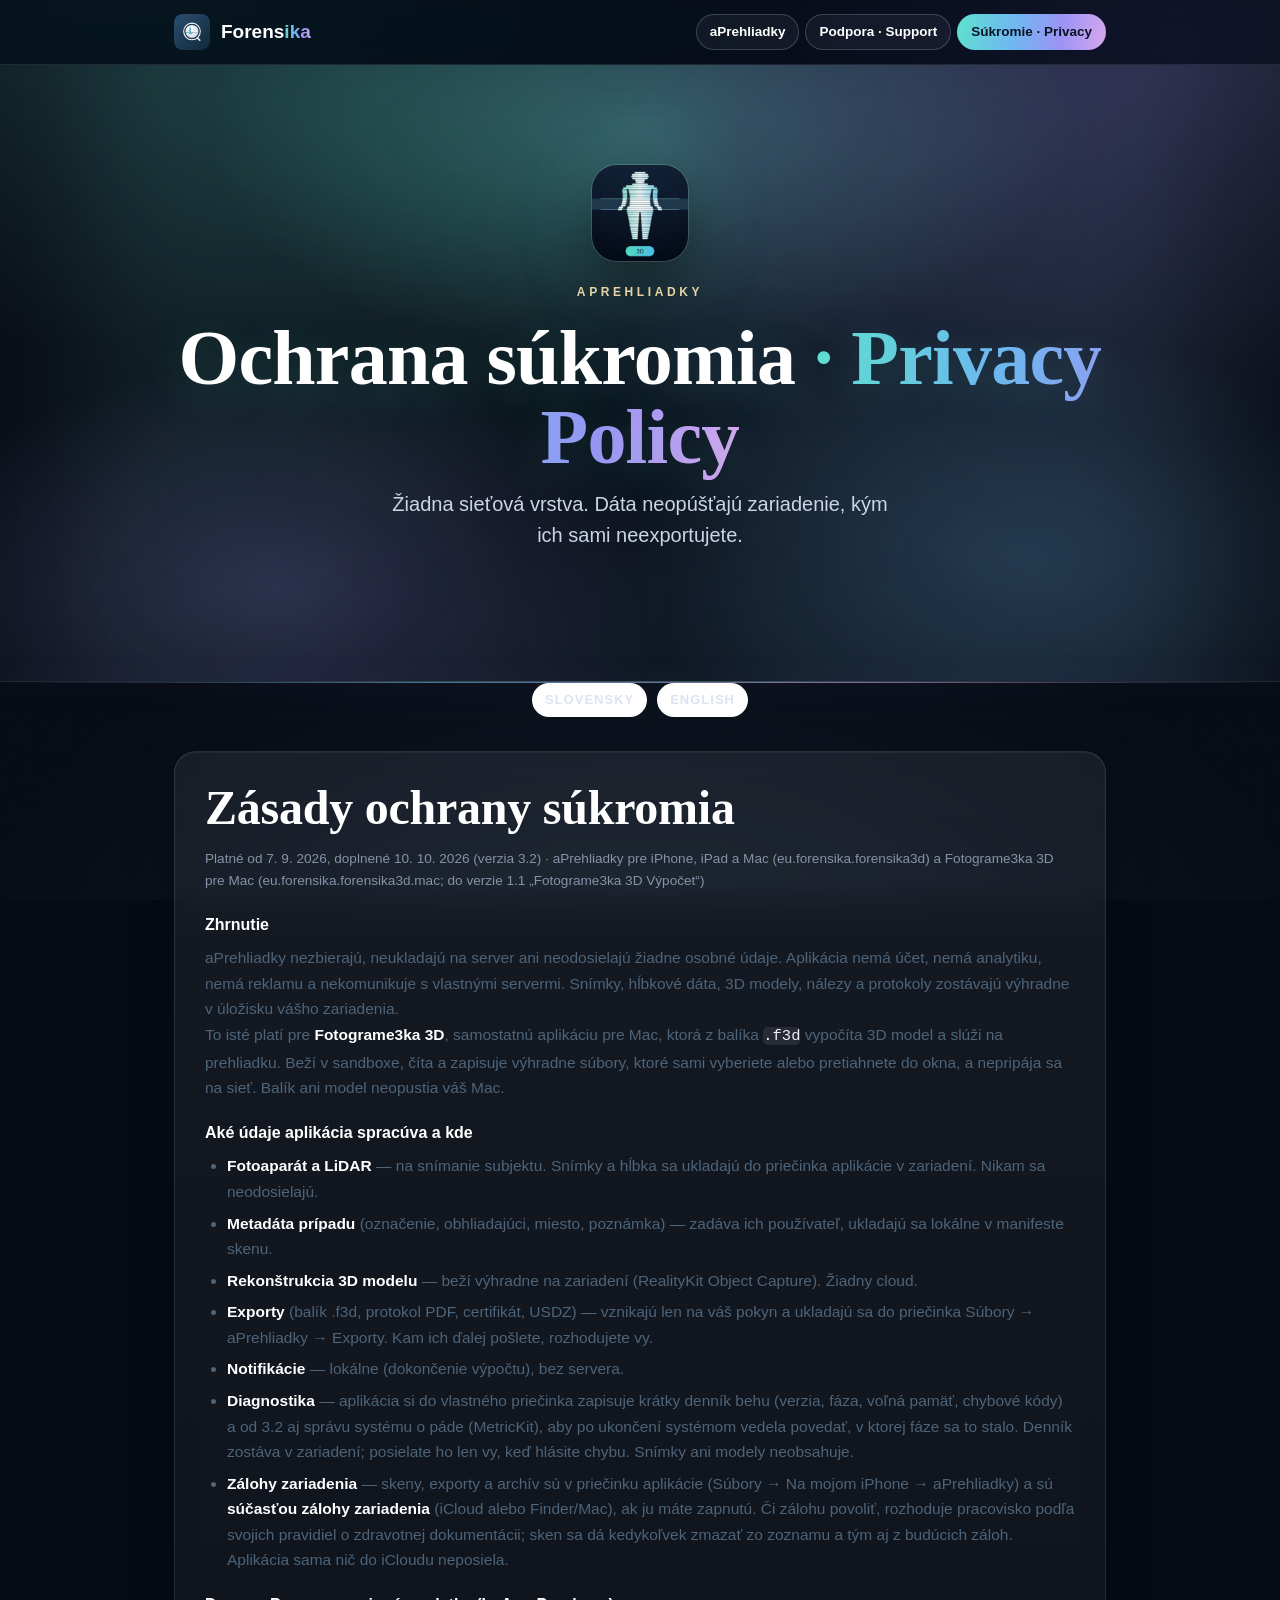
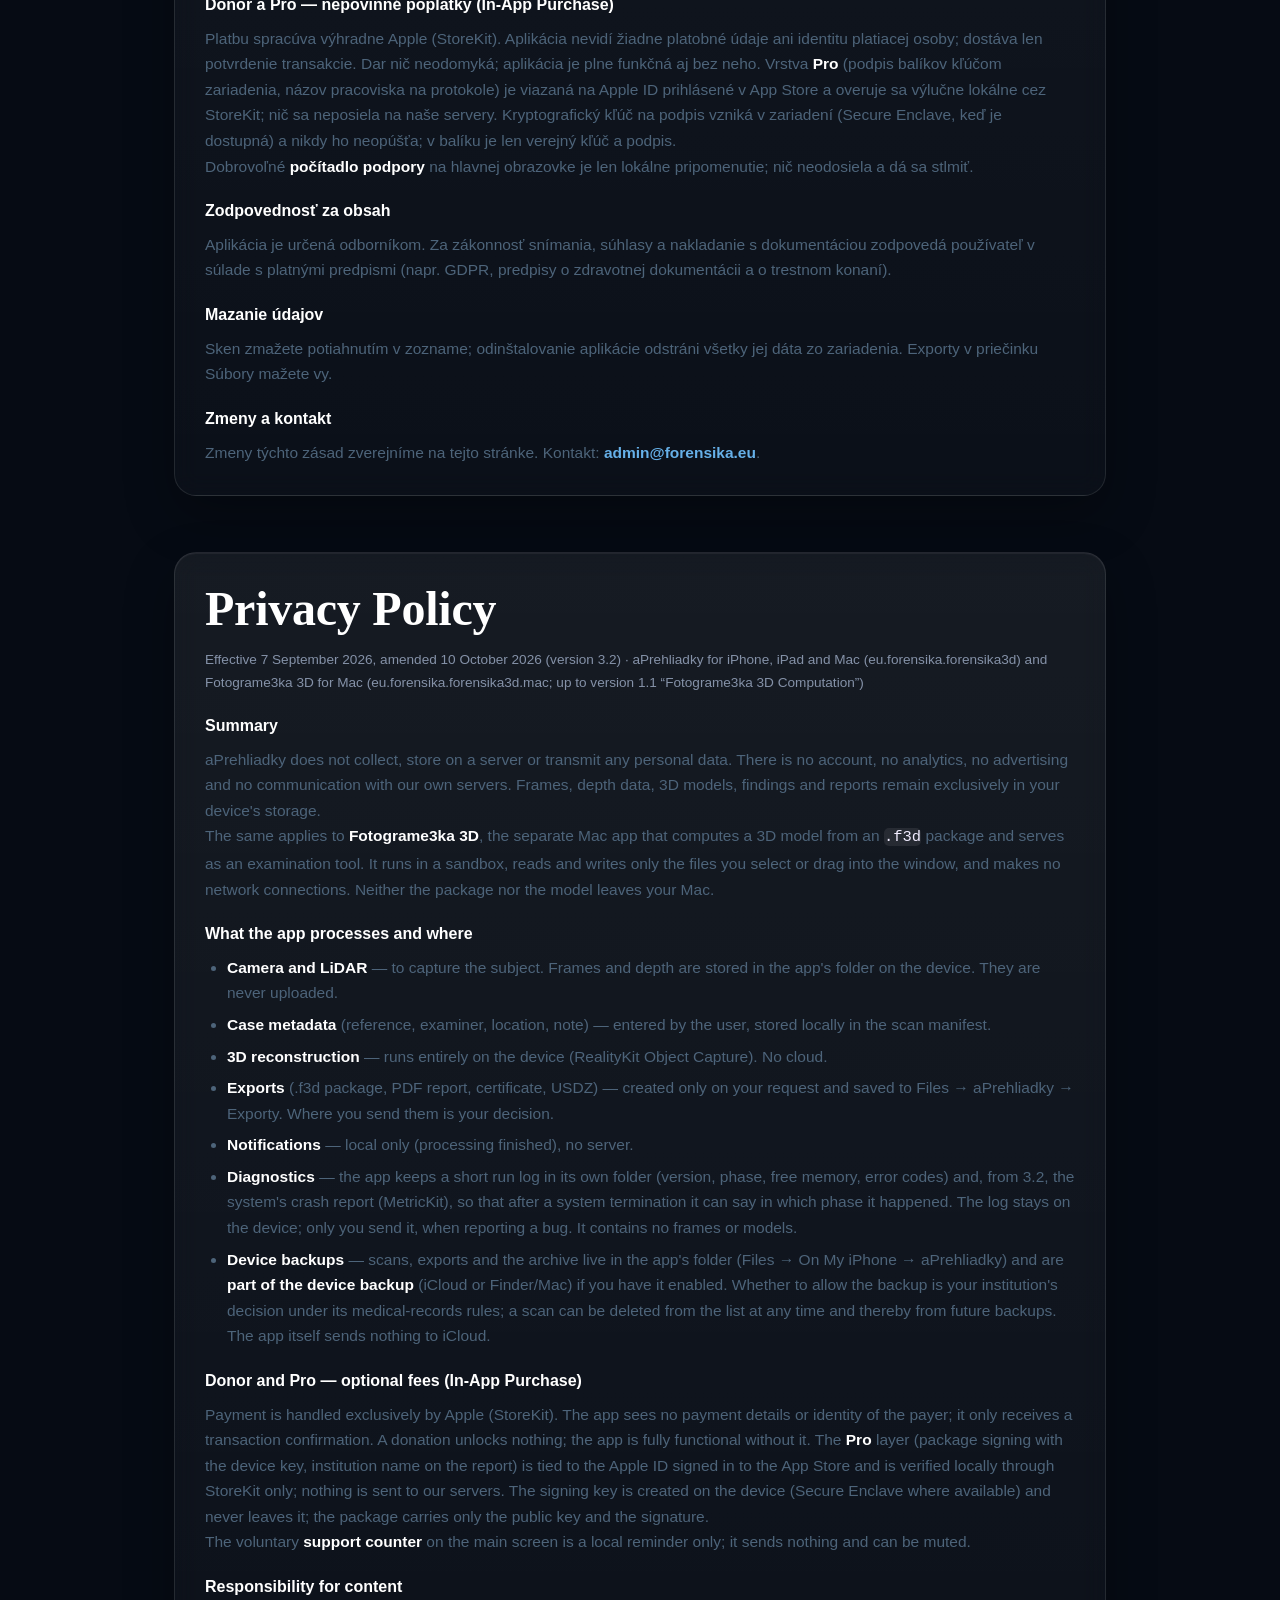
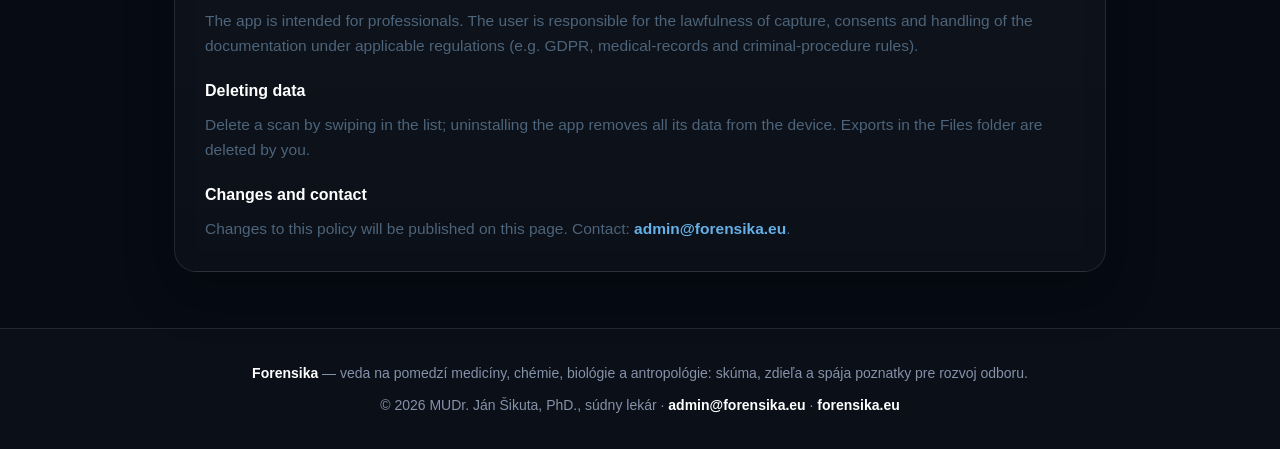
==== privacy.html @ 1b6a6094 "Nový vzhľad (glam.css) v štýle rodiny forensika.eu: tmavá noc, aurora, sklenené karty" ====
<!DOCTYPE html>
<html lang="sk">
<head>
<meta charset="UTF-8">
<meta name="viewport" content="width=device-width, initial-scale=1.0">
<title>aPrehliadky — ochrana súkromia / privacy policy</title>
<meta name="description" content="aPrehliadky — zásady ochrany súkromia. Žiadne údaje neopúšťajú zariadenie. / Privacy policy. No data leaves the device.">
<meta property="og:title" content="aPrehliadky — ochrana súkromia / privacy policy">
<meta property="og:description" content="aPrehliadky — zásady ochrany súkromia. Žiadne údaje neopúšťajú zariadenie. / Privacy policy. No data leaves the device.">
<meta property="og:image" content="icon-512.png">
<link rel="icon" href="icon-512.png" type="image/png">
<link rel="apple-touch-icon" href="apple-touch-icon.png">
<style>
  :root{--ink:#274863;--ink-2:#22415C;--ink-3:#132A3D;--muted:#6b7f93;--paper:#f5f8fc;--paper-2:#eaf1f8;--card:#fff;--line:#e2eaf2;
    --teal:#4FCBBB;--blue:#66B0E8;--violet:#8E86EC;--lila:#C79BE2;--cyan:#59d6ec;}
  *{box-sizing:border-box;margin:0;padding:0}
  html{scroll-behavior:smooth}
  body{font-family:'Helvetica Neue',Arial,sans-serif;color:var(--ink);background:var(--paper);-webkit-font-smoothing:antialiased;line-height:1.55}
  a{color:inherit;text-decoration:none}
  .wrap{max-width:980px;margin:0 auto;padding:0 24px}
  header{position:sticky;top:0;z-index:50;background:rgba(245,248,252,.86);backdrop-filter:saturate(160%) blur(12px);border-bottom:1px solid var(--line)}
  .nav{display:flex;align-items:center;justify-content:space-between;height:64px;gap:12px}
  .brand{display:flex;align-items:center;gap:11px;font-weight:600;font-size:19px}
  .brand .mark{width:36px;height:36px;border-radius:22%;display:block}
  .brand .accent{background:linear-gradient(90deg,var(--teal),var(--blue) 55%,var(--violet));-webkit-background-clip:text;background-clip:text;color:transparent}
  .nav .links{display:flex;gap:6px;flex-wrap:wrap;justify-content:flex-end}
  .nav .links a{font-size:13.5px;font-weight:600;color:var(--ink);border:1px solid var(--line);padding:7px 13px;border-radius:999px;background:#fff;transition:.2s}
  .nav .links a:hover,.nav .links a.on{border-color:var(--blue);color:var(--blue)}
  .hero{position:relative;overflow:hidden;color:#fff;text-align:center;padding:64px 0 70px;
    background:radial-gradient(900px 500px at 50% -20%,rgba(89,214,236,.30),transparent 60%),linear-gradient(160deg,#1c3a55,#0b1a2a)}
  .hero img.app{width:132px;height:132px;border-radius:26%;margin:0 auto 22px;display:block;box-shadow:0 22px 50px rgba(8,20,32,.5)}
  .kicker{font-size:12px;letter-spacing:4px;font-weight:600;color:#9fd8e6;text-transform:uppercase;margin-bottom:16px}
  .hero h1{font-size:clamp(34px,6.5vw,58px);font-weight:700;letter-spacing:.3px;line-height:1.04;margin-bottom:12px}
  .hero h1 .accent{background:linear-gradient(90deg,var(--cyan),var(--blue) 55%,var(--lila));-webkit-background-clip:text;background-clip:text;color:transparent}
  .hero p.lede{font-size:clamp(16px,2.4vw,20px);color:#d7e6f2;max-width:46ch;margin:0 auto 26px}
  .btns{display:flex;gap:12px;justify-content:center;flex-wrap:wrap}
  .btn-primary{display:inline-flex;align-items:center;gap:9px;font-weight:600;font-size:15px;color:#0d2536;background:linear-gradient(90deg,var(--cyan),var(--blue));padding:12px 24px;border-radius:999px;transition:.2s;box-shadow:0 10px 26px rgba(89,214,236,.32)}
  .btn-primary:hover{transform:translateY(-1px)}
  .btn-ghost{display:inline-flex;align-items:center;gap:9px;font-weight:600;font-size:15px;color:#eaf3fb;border:1px solid rgba(255,255,255,.3);padding:12px 22px;border-radius:999px;transition:.2s}
  .btn-ghost:hover{background:rgba(255,255,255,.08)}
  .wave{height:30px;background:linear-gradient(90deg,var(--cyan),var(--blue),var(--violet),var(--lila))}
  main{padding:56px 0 30px}
  .lang{display:flex;justify-content:center;gap:10px;margin-bottom:34px}
  .lang a{font-size:13px;font-weight:700;letter-spacing:1px;text-transform:uppercase;color:var(--muted);padding:6px 12px;border-radius:999px;border:1px solid var(--line);background:#fff}
  .lang a:hover{color:var(--blue);border-color:var(--blue)}
  section.block{margin-bottom:56px}
  .sec-head{text-align:center;max-width:640px;margin:0 auto 34px}
  .sec-head .tag{font-size:12px;letter-spacing:3px;font-weight:700;color:var(--blue);text-transform:uppercase}
  .sec-head h2{font-size:clamp(26px,4vw,36px);font-weight:700;margin:8px 0 10px}
  .sec-head p{color:#5c7186;font-size:16px}
  .grid{display:grid;grid-template-columns:1fr;gap:16px}
  @media(min-width:680px){.grid{grid-template-columns:1fr 1fr}}
  @media(min-width:980px){.grid.three{grid-template-columns:repeat(3,1fr)}}
  .d{background:var(--card);border:1px solid var(--line);border-radius:16px;padding:22px;transition:.2s}
  .d:hover{border-color:#bcd3e9;box-shadow:0 14px 30px rgba(19,42,61,.08);transform:translateY(-2px)}
  .d .ico{width:40px;height:40px;border-radius:12px;display:grid;place-items:center;margin-bottom:12px;background:linear-gradient(150deg,#eaf4fb,#e3f7fa)}
  .d .ico svg{width:21px;height:21px;fill:none;stroke:#2f7fae;stroke-width:1.7;stroke-linecap:round;stroke-linejoin:round}
  .d h3{font-size:16px;font-weight:700;margin-bottom:6px}
  .d p{color:#5d7186;font-size:14.5px;line-height:1.55}
  .card{background:var(--card);border:1px solid var(--line);border-radius:22px;padding:30px;box-shadow:0 1px 2px rgba(19,42,61,.03)}
  .card h2{font-size:22px;margin-bottom:14px}
  .card h3{font-size:16px;margin:20px 0 8px}
  .card p,.card li{color:#4d647a;font-size:15.5px;line-height:1.65}
  .card ul{padding-left:22px}
  .card li+li{margin-top:6px}
  .card a{color:var(--blue);font-weight:600}
  .card a:hover{text-decoration:underline}
  .card hr{border:none;border-top:1px solid var(--line);margin:26px 0}
  .card .muted{color:#8a99ab;font-size:.85rem}
  .note{background:var(--paper-2);border-left:4px solid var(--blue);padding:12px 16px;border-radius:10px;color:#3d5a74;font-size:14.5px;margin:14px 0}
  .pills{display:flex;flex-wrap:wrap;gap:8px;margin:14px 0 4px}
  .pill{font-size:12px;font-weight:600;color:#3d5a74;background:var(--paper-2);border:1px solid var(--line);padding:5px 11px;border-radius:999px}
  footer{border-top:1px solid var(--line);padding:34px 0;background:#fff}
  .foot{display:flex;flex-direction:column;gap:10px;font-size:14px;color:#5d7186;text-align:center}
  .foot a{color:var(--blue);font-weight:600}
  @media(max-width:560px){.hero{padding:48px 0 56px}.hero img.app{width:100px;height:100px}.card{padding:22px}}
</style>
<link rel="stylesheet" href="glam.css?v=20261017">
</head>
<body id="top">
<svg width="0" height="0" style="position:absolute" aria-hidden="true">
  <defs>
    <linearGradient id="bg" x1="0" y1="0" x2="0.9" y2="1">
      <stop offset="0" stop-color="#2A4E70"/><stop offset="1" stop-color="#132A3D"/>
    </linearGradient>
    <radialGradient id="glassI" cx="36%" cy="26%" r="85%">
      <stop offset="0" stop-color="#FFFFFF"/><stop offset="0.52" stop-color="#EDF2F8"/><stop offset="1" stop-color="#C9D7E5"/>
    </radialGradient>
    <linearGradient id="pc" gradientUnits="userSpaceOnUse" x1="-80" y1="0" x2="6" y2="0">
      <stop offset="0" stop-color="#3FB4AC"/><stop offset="1" stop-color="#4C8CCF"/>
    </linearGradient>
    <filter id="blurC" x="-40%" y="-70%" width="180%" height="240%"><feGaussianBlur stdDeviation="3.4"/></filter>
    <clipPath id="lensI"><circle cx="0" cy="0" r="92"/></clipPath>
    <symbol id="forensika-icon" viewBox="0 0 512 512">
      <rect x="0" y="0" width="512" height="512" rx="116" fill="url(#bg)"/>
      <g transform="translate(256,248)">
        <circle cx="0" cy="6" r="118" fill="#0C1E2E" opacity="0.28"/>
        <circle cx="0" cy="0" r="92" fill="url(#glassI)"/>
        <circle cx="0" cy="0" r="90" fill="none" stroke="#16324A" stroke-width="2.5" opacity="0.10"/>
        <g clip-path="url(#lensI)">
          <ellipse cx="-40" cy="-46" rx="44" ry="25" fill="#FFFFFF" opacity="0.5" transform="rotate(-28 -40 -46)"/>
          <path d="M -84 18 L -68 18 L -61 5 L -54 18 L -42 18 L -35 31 L -26 -56 L -17 41 L -9 18 L 2 18"
                fill="none" stroke="url(#pc)" stroke-width="12" stroke-linecap="round" stroke-linejoin="round" filter="url(#blurC)"/>
          <path d="M 8 18 H 86" fill="none" stroke="#5C7EA3" stroke-width="11" stroke-linecap="round" stroke-dasharray="0.5 20"/>
        </g>
        <circle cx="0" cy="0" r="118" fill="none" stroke="#F4F8FC" stroke-width="15"/>
        <rect x="80" y="80" width="64" height="21" rx="10.5" transform="rotate(45 80 80)" fill="#F4F8FC"/>
      </g>
    </symbol>
  </defs>
</svg>
<header>
  <div class="wrap nav">
    <a class="brand" href="https://forensika.eu"><svg class="mark"><use href="#forensika-icon"/></svg><span><b>Forens</b><span class="accent">ika</span></span></a>
    <nav class="links">
      <a href="index.html">aPrehliadky</a>
      <a href="support.html">Podpora · Support</a>
      <a href="privacy.html" class="on">Súkromie · Privacy</a>
    </nav>
  </div>
</header>

<section class="hero" style="padding:44px 0 50px">
  <div class="wrap">
    <img class="app" src="icon-512.png" alt="aPrehliadky" style="width:96px;height:96px">
    <div class="kicker">aPrehliadky</div>
    <h1 style="font-size:clamp(28px,5vw,44px)">Ochrana súkromia <span class="accent">· Privacy Policy</span></h1>
    <p class="lede">Žiadna sieťová vrstva. Dáta neopúšťajú zariadenie, kým ich sami neexportujete.</p>
  </div>
</section>
<div class="wave"></div>
<main class="wrap">
<div class="lang"><a href="#sk">Slovensky</a><a href="#en">English</a></div>

<section class="block" id="sk">
  <div class="card">
    <h2>Zásady ochrany súkromia</h2>
    <p class="muted">Platné od 7. 9. 2026, doplnené 10. 10. 2026 (verzia 3.2) · aPrehliadky pre iPhone, iPad a Mac (eu.forensika.forensika3d) a Fotograme3ka 3D pre Mac (eu.forensika.forensika3d.mac; do verzie 1.1 „Fotograme3ka 3D Výpočet“)</p>
    <h3>Zhrnutie</h3>
    <p>aPrehliadky nezbierajú, neukladajú na server ani neodosielajú žiadne osobné údaje. Aplikácia nemá účet, nemá analytiku, nemá reklamu a nekomunikuje s vlastnými servermi. Snímky, hĺbkové dáta, 3D modely, nálezy a protokoly zostávajú výhradne v úložisku vášho zariadenia.</p>
    <p>To isté platí pre <strong>Fotograme3ka 3D</strong>, samostatnú aplikáciu pre Mac, ktorá z balíka <code>.f3d</code> vypočíta 3D model a slúži na prehliadku. Beží v sandboxe, číta a zapisuje výhradne súbory, ktoré sami vyberiete alebo pretiahnete do okna, a nepripája sa na sieť. Balík ani model neopustia váš Mac.</p>
    <h3>Aké údaje aplikácia spracúva a kde</h3>
    <ul>
      <li><strong>Fotoaparát a LiDAR</strong> — na snímanie subjektu. Snímky a hĺbka sa ukladajú do priečinka aplikácie v zariadení. Nikam sa neodosielajú.</li>
      <li><strong>Metadáta prípadu</strong> (označenie, obhliadajúci, miesto, poznámka) — zadáva ich používateľ, ukladajú sa lokálne v manifeste skenu.</li>
      <li><strong>Rekonštrukcia 3D modelu</strong> — beží výhradne na zariadení (RealityKit Object Capture). Žiadny cloud.</li>
      <li><strong>Exporty</strong> (balík .f3d, protokol PDF, certifikát, USDZ) — vznikajú len na váš pokyn a ukladajú sa do priečinka Súbory → aPrehliadky → Exporty. Kam ich ďalej pošlete, rozhodujete vy.</li>
      <li><strong>Notifikácie</strong> — lokálne (dokončenie výpočtu), bez servera.</li>
      <li><strong>Diagnostika</strong> — aplikácia si do vlastného priečinka zapisuje krátky denník behu (verzia, fáza, voľná pamäť, chybové kódy) a od 3.2 aj správu systému o páde (MetricKit), aby po ukončení systémom vedela povedať, v ktorej fáze sa to stalo. Denník zostáva v zariadení; posielate ho len vy, keď hlásite chybu. Snímky ani modely neobsahuje.</li>
      <li><strong>Zálohy zariadenia</strong> — skeny, exporty a archív sú v priečinku aplikácie (Súbory → Na mojom iPhone → aPrehliadky) a sú <strong>súčasťou zálohy zariadenia</strong> (iCloud alebo Finder/Mac), ak ju máte zapnutú. Či zálohu povoliť, rozhoduje pracovisko podľa svojich pravidiel o zdravotnej dokumentácii; sken sa dá kedykoľvek zmazať zo zoznamu a tým aj z budúcich záloh. Aplikácia sama nič do iCloudu neposiela.</li>
    </ul>
    <h3>Donor a Pro — nepovinné poplatky (In-App Purchase)</h3>
    <p>Platbu spracúva výhradne Apple (StoreKit). Aplikácia nevidí žiadne platobné údaje ani identitu platiacej osoby; dostáva len potvrdenie transakcie. Dar nič neodomyká; aplikácia je plne funkčná aj bez neho. Vrstva <strong>Pro</strong> (podpis balíkov kľúčom zariadenia, názov pracoviska na protokole) je viazaná na Apple ID prihlásené v App Store a overuje sa výlučne lokálne cez StoreKit; nič sa neposiela na naše servery. Kryptografický kľúč na podpis vzniká v zariadení (Secure Enclave, keď je dostupná) a nikdy ho neopúšťa; v balíku je len verejný kľúč a podpis.</p>
    <p>Dobrovoľné <strong>počítadlo podpory</strong> na hlavnej obrazovke je len lokálne pripomenutie; nič neodosiela a dá sa stlmiť.</p>
    <h3>Zodpovednosť za obsah</h3>
    <p>Aplikácia je určená odborníkom. Za zákonnosť snímania, súhlasy a nakladanie s dokumentáciou zodpovedá používateľ v súlade s platnými predpismi (napr. GDPR, predpisy o zdravotnej dokumentácii a o trestnom konaní).</p>
    <h3>Mazanie údajov</h3>
    <p>Sken zmažete potiahnutím v zozname; odinštalovanie aplikácie odstráni všetky jej dáta zo zariadenia. Exporty v priečinku Súbory mažete vy.</p>
    <h3>Zmeny a kontakt</h3>
    <p>Zmeny týchto zásad zverejníme na tejto stránke. Kontakt: <a href="mailto:admin@forensika.eu">admin@forensika.eu</a>.</p>
  </div>
</section>

<section class="block" id="en">
  <div class="card">
    <h2>Privacy Policy</h2>
    <p class="muted">Effective 7 September 2026, amended 10 October 2026 (version 3.2) · aPrehliadky for iPhone, iPad and Mac (eu.forensika.forensika3d) and Fotograme3ka 3D for Mac (eu.forensika.forensika3d.mac; up to version 1.1 “Fotograme3ka 3D Computation”)</p>
    <h3>Summary</h3>
    <p>aPrehliadky does not collect, store on a server or transmit any personal data. There is no account, no analytics, no advertising and no communication with our own servers. Frames, depth data, 3D models, findings and reports remain exclusively in your device's storage.</p>
    <p>The same applies to <strong>Fotograme3ka 3D</strong>, the separate Mac app that computes a 3D model from an <code>.f3d</code> package and serves as an examination tool. It runs in a sandbox, reads and writes only the files you select or drag into the window, and makes no network connections. Neither the package nor the model leaves your Mac.</p>
    <h3>What the app processes and where</h3>
    <ul>
      <li><strong>Camera and LiDAR</strong> — to capture the subject. Frames and depth are stored in the app's folder on the device. They are never uploaded.</li>
      <li><strong>Case metadata</strong> (reference, examiner, location, note) — entered by the user, stored locally in the scan manifest.</li>
      <li><strong>3D reconstruction</strong> — runs entirely on the device (RealityKit Object Capture). No cloud.</li>
      <li><strong>Exports</strong> (.f3d package, PDF report, certificate, USDZ) — created only on your request and saved to Files → aPrehliadky → Exporty. Where you send them is your decision.</li>
      <li><strong>Notifications</strong> — local only (processing finished), no server.</li>
      <li><strong>Diagnostics</strong> — the app keeps a short run log in its own folder (version, phase, free memory, error codes) and, from 3.2, the system's crash report (MetricKit), so that after a system termination it can say in which phase it happened. The log stays on the device; only you send it, when reporting a bug. It contains no frames or models.</li>
      <li><strong>Device backups</strong> — scans, exports and the archive live in the app's folder (Files → On My iPhone → aPrehliadky) and are <strong>part of the device backup</strong> (iCloud or Finder/Mac) if you have it enabled. Whether to allow the backup is your institution's decision under its medical-records rules; a scan can be deleted from the list at any time and thereby from future backups. The app itself sends nothing to iCloud.</li>
    </ul>
    <h3>Donor and Pro — optional fees (In-App Purchase)</h3>
    <p>Payment is handled exclusively by Apple (StoreKit). The app sees no payment details or identity of the payer; it only receives a transaction confirmation. A donation unlocks nothing; the app is fully functional without it. The <strong>Pro</strong> layer (package signing with the device key, institution name on the report) is tied to the Apple ID signed in to the App Store and is verified locally through StoreKit only; nothing is sent to our servers. The signing key is created on the device (Secure Enclave where available) and never leaves it; the package carries only the public key and the signature.</p>
    <p>The voluntary <strong>support counter</strong> on the main screen is a local reminder only; it sends nothing and can be muted.</p>
    <h3>Responsibility for content</h3>
    <p>The app is intended for professionals. The user is responsible for the lawfulness of capture, consents and handling of the documentation under applicable regulations (e.g. GDPR, medical-records and criminal-procedure rules).</p>
    <h3>Deleting data</h3>
    <p>Delete a scan by swiping in the list; uninstalling the app removes all its data from the device. Exports in the Files folder are deleted by you.</p>
    <h3>Changes and contact</h3>
    <p>Changes to this policy will be published on this page. Contact: <a href="mailto:admin@forensika.eu">admin@forensika.eu</a>.</p>
  </div>
</section>
</main>

<footer>
  <div class="wrap foot">
    <div><a href="https://forensika.eu"><b>Forens</b>ika</a> — veda na pomedzí medicíny, chémie, biológie a antropológie: skúma, zdieľa a spája poznatky pre rozvoj odboru.</div>
    <div><span data-fz>©</span> 2026 MUDr. Ján Šikuta, PhD., súdny lekár · <a href="mailto:admin@forensika.eu">admin@forensika.eu</a> · <a href="https://forensika.eu">forensika.eu</a></div>
  </div>
</footer>
<script src="site.js" defer></script>
</body>
</html>
---- glam.css ----
/* aPrehliadky - glam.css (rodina forensika.eu)
   Tmavá noc, aurora vo farbách appky, sklenené karty, pätkové nadpisy (systémové písma,
   bez Google Fonts). Načítava sa po pôvodnom štýle stránky a prepisuje jeho farby. */
:root{
  --g-bg:#060b14; --g-ink:#eef2fa; --g-ink2:#d8e0ec; --g-muted:#a3b0c4; --g-soft:#8592a8;
  --g-line:rgba(255,255,255,.10); --g-line2:rgba(255,255,255,.18);
  --g-acc:#E8D3A6; --g-grad:linear-gradient(100deg,#5fe0cf 0%,#6fb8f0 38%,#9c93f5 70%,#d6a8ee 100%); --g-btn-ink:#0a1524;
  --g-serif:"New York","Iowan Old Style",ui-serif,"Palatino Linotype",Palatino,Georgia,serif;
  color-scheme:dark;
}
html{background:var(--g-bg)!important;}
body{
  color:var(--g-ink2)!important;
  background:
    radial-gradient(1100px 700px at 12% -8%, rgba(95,224,207,.16), transparent 60%),
    radial-gradient(900px 650px at 92% 4%, rgba(156,147,245,.20), transparent 62%),
    radial-gradient(1200px 900px at 50% 120%, rgba(111,184,240,.10), transparent 60%),
    var(--g-bg)!important;
  background-attachment:fixed!important;
}
body::before{
  content:"";position:fixed;inset:0;pointer-events:none;z-index:0;opacity:.05;mix-blend-mode:overlay;
  background-image:url("data:image/svg+xml;utf8,<svg xmlns='http://www.w3.org/2000/svg' width='160' height='160'><filter id='n'><feTurbulence type='fractalNoise' baseFrequency='.9' numOctaves='2' stitchTiles='stitch'/></filter><rect width='100%' height='100%' filter='url(%23n)'/></svg>");
}
body > *{position:relative;z-index:1;}
::selection{background:rgba(156,147,245,.45);color:#fff;}

/* Hero */
.hero{
  background:
    radial-gradient(620px 340px at 50% 10%, rgba(95,224,207,.30), transparent 70%),
    radial-gradient(560px 320px at 22% 85%, rgba(156,147,245,.22), transparent 70%),
    radial-gradient(560px 320px at 80% 80%, rgba(111,184,240,.18), transparent 70%),
    rgba(255,255,255,.015)!important;
  border-bottom:1px solid var(--g-line);overflow:hidden;position:relative;
}
.hero::after{
  content:"";position:absolute;left:50%;top:-10%;width:min(1100px,96vw);height:120%;transform:translateX(-50%);
  background:conic-gradient(from 210deg at 50% 40%, rgba(95,224,207,0), rgba(95,224,207,.14), rgba(156,147,245,.16), rgba(111,184,240,.10), rgba(95,224,207,0));
  filter:blur(60px);pointer-events:none;z-index:0;animation:g-aurora 18s ease-in-out infinite alternate;
}
.hero > *{position:relative;z-index:1;}
@keyframes g-aurora{0%{transform:translateX(-50%) rotate(0deg) scale(1);}100%{transform:translateX(-50%) rotate(14deg) scale(1.08);}}
@media (prefers-reduced-motion:reduce){.hero::after{animation:none;}}
h1{font-family:var(--g-serif)!important;font-weight:600!important;letter-spacing:-.01em!important;color:#fff!important;}
.hero h1{font-size:clamp(40px,7.5vw,78px)!important;line-height:1.02!important;text-shadow:0 10px 50px rgba(95,224,207,.20);}
h2,h3{color:#fff!important;}
h2{font-family:var(--g-serif)!important;font-weight:600!important;letter-spacing:-.005em;}
.kicker,.tagline,.tag{color:var(--g-acc)!important;letter-spacing:.3em!important;}
.lede,.lead,.hero p{color:#cbd5e6!important;}
p,li,td,dd{color:var(--g-muted);}
b,strong{color:#fff!important;}
a{color:var(--g-acc);}
a:hover{color:#fff;}
.muted,.mala{color:var(--g-soft)!important;}
.hero img,.hero .icon,.hero .logo,.appicon{box-shadow:0 0 0 1px rgba(255,255,255,.14),0 26px 60px rgba(0,0,0,.55),0 0 80px rgba(95,224,207,.25)!important;}

/* Tlačidlá */
.btn-primary,.btn-akcent,.contact,.btn:not(.btn-ghost):not(.btn-sek):not(.btn-biele){
  background:var(--g-grad)!important;color:var(--g-btn-ink)!important;border:0!important;font-weight:700!important;
  box-shadow:0 12px 32px rgba(95,224,207,.30),inset 0 1px 0 rgba(255,255,255,.45)!important;
}
.btn-primary:hover,.btn-akcent:hover,.contact:hover{transform:translateY(-2px);}
.btn-ghost,.btn-sek,.btn-biele{
  background:rgba(255,255,255,.05)!important;color:#eef2fa!important;border:1px solid var(--g-line2)!important;backdrop-filter:blur(8px);
}
.btn-ghost:hover,.btn-sek:hover,.btn-biele:hover{background:rgba(255,255,255,.12)!important;}
.store{background:#fff!important;color:#0a1524!important;box-shadow:0 8px 22px rgba(0,0,0,.35)!important;}
.store:hover{background:#f1f5fb!important;transform:translateY(-2px);}

/* Karty a sklo */
.card,.d,.tier,.karta,details,.note,.poznamka,.upozornenie,table,.doc-link,ul.docs a,.headline,.vnorena,.step{
  background:linear-gradient(180deg,rgba(255,255,255,.065),rgba(255,255,255,.022))!important;
  border:1px solid var(--g-line)!important;
  -webkit-backdrop-filter:blur(12px);backdrop-filter:blur(12px);
  box-shadow:inset 0 1px 0 rgba(255,255,255,.05),0 20px 50px rgba(0,0,0,.28)!important;
}
.card,.tier,.karta{border-radius:22px!important;transition:transform .25s ease,border-color .25s ease,box-shadow .25s ease;}
.card:hover,.tier:hover,.karta:hover,ul.docs a:hover,.doc-link:hover{transform:translateY(-3px);border-color:rgba(156,147,245,.40)!important;
  box-shadow:inset 0 1px 0 rgba(255,255,255,.07),0 26px 60px rgba(0,0,0,.36),0 0 50px rgba(95,224,207,.10)!important;}
.pill,.stitok,.odznaky li{background:rgba(255,255,255,.05)!important;border:1px solid var(--g-line2)!important;color:#dbe4f0!important;}
.price.free,.price.paid{background:var(--g-grad)!important;color:var(--g-btn-ink)!important;}
th{color:var(--g-acc)!important;background:rgba(255,255,255,.04)!important;}
th,td{border-bottom:1px solid var(--g-line)!important;}
summary{color:#fff!important;}
summary::marker{color:var(--g-acc);}
code,kbd{background:rgba(255,255,255,.08)!important;color:#f1ecff!important;border-radius:5px;}
hr{border-top-color:var(--g-line)!important;}

/* Pätička */
footer{background:rgba(255,255,255,.02)!important;border-top:1px solid var(--g-line)!important;color:var(--g-soft)!important;}
footer a{color:#dbe4f0!important;}
footer .copy,footer .tag,footer .words,footer .slogan,footer .povod{color:var(--g-soft)!important;}

@media (prefers-reduced-motion:no-preference){
  @supports (animation-timeline:view()){
    .card,.tier,.karta,.d{animation:g-rise linear both;animation-timeline:view();animation-range:entry 0% entry 35%;}
  }
}
@keyframes g-rise{from{opacity:0;transform:translateY(18px);}to{opacity:1;transform:none;}}
@media (max-width:700px){body{background-attachment:scroll!important;}}

/* aPrehliadky (rovnaká šablóna ako forensika.eu) */
:root{--ink:#eef3fa;--ink-2:#d9e3ef;--muted:#9dafc3;--paper:#060b14;--paper-2:rgba(255,255,255,.05);--card:rgba(255,255,255,.04);--line:rgba(255,255,255,.09);}
header{background:rgba(6,11,20,.62)!important;border-bottom:1px solid var(--g-line)!important;
  -webkit-backdrop-filter:saturate(170%) blur(18px);backdrop-filter:saturate(170%) blur(18px);}
.brand,.brand b{color:#fff!important;}
.accent{background:var(--g-grad)!important;-webkit-background-clip:text!important;background-clip:text!important;color:transparent!important;}
.nav a,.lang a{color:#dbe4f0!important;}
.links a{background:rgba(255,255,255,.05)!important;border:1px solid var(--g-line2)!important;color:#fff!important;}
.links a:hover{background:rgba(255,255,255,.12)!important;}
.nav a.on,.lang a.on,.lang .on{background:var(--g-grad)!important;color:var(--g-btn-ink)!important;border-color:transparent!important;}
.hero{padding-top:100px!important;padding-bottom:104px!important;}
.wave{height:1px!important;background:linear-gradient(90deg,transparent,rgba(111,184,240,.6),rgba(214,168,238,.6),transparent)!important;box-shadow:0 0 24px rgba(156,147,245,.55);}
.sec-head h2,section h2{font-size:clamp(30px,4.6vw,48px)!important;line-height:1.08;}
.sec-head p{color:var(--g-muted)!important;}
.d .ico{background:linear-gradient(150deg,rgba(95,224,207,.16),rgba(156,147,245,.16))!important;border:1px solid var(--g-line);}
.d .ico svg{stroke:#a9d6ff!important;}
.foot,.foot *{color:var(--g-soft);}
.foot a{color:#fff!important;}
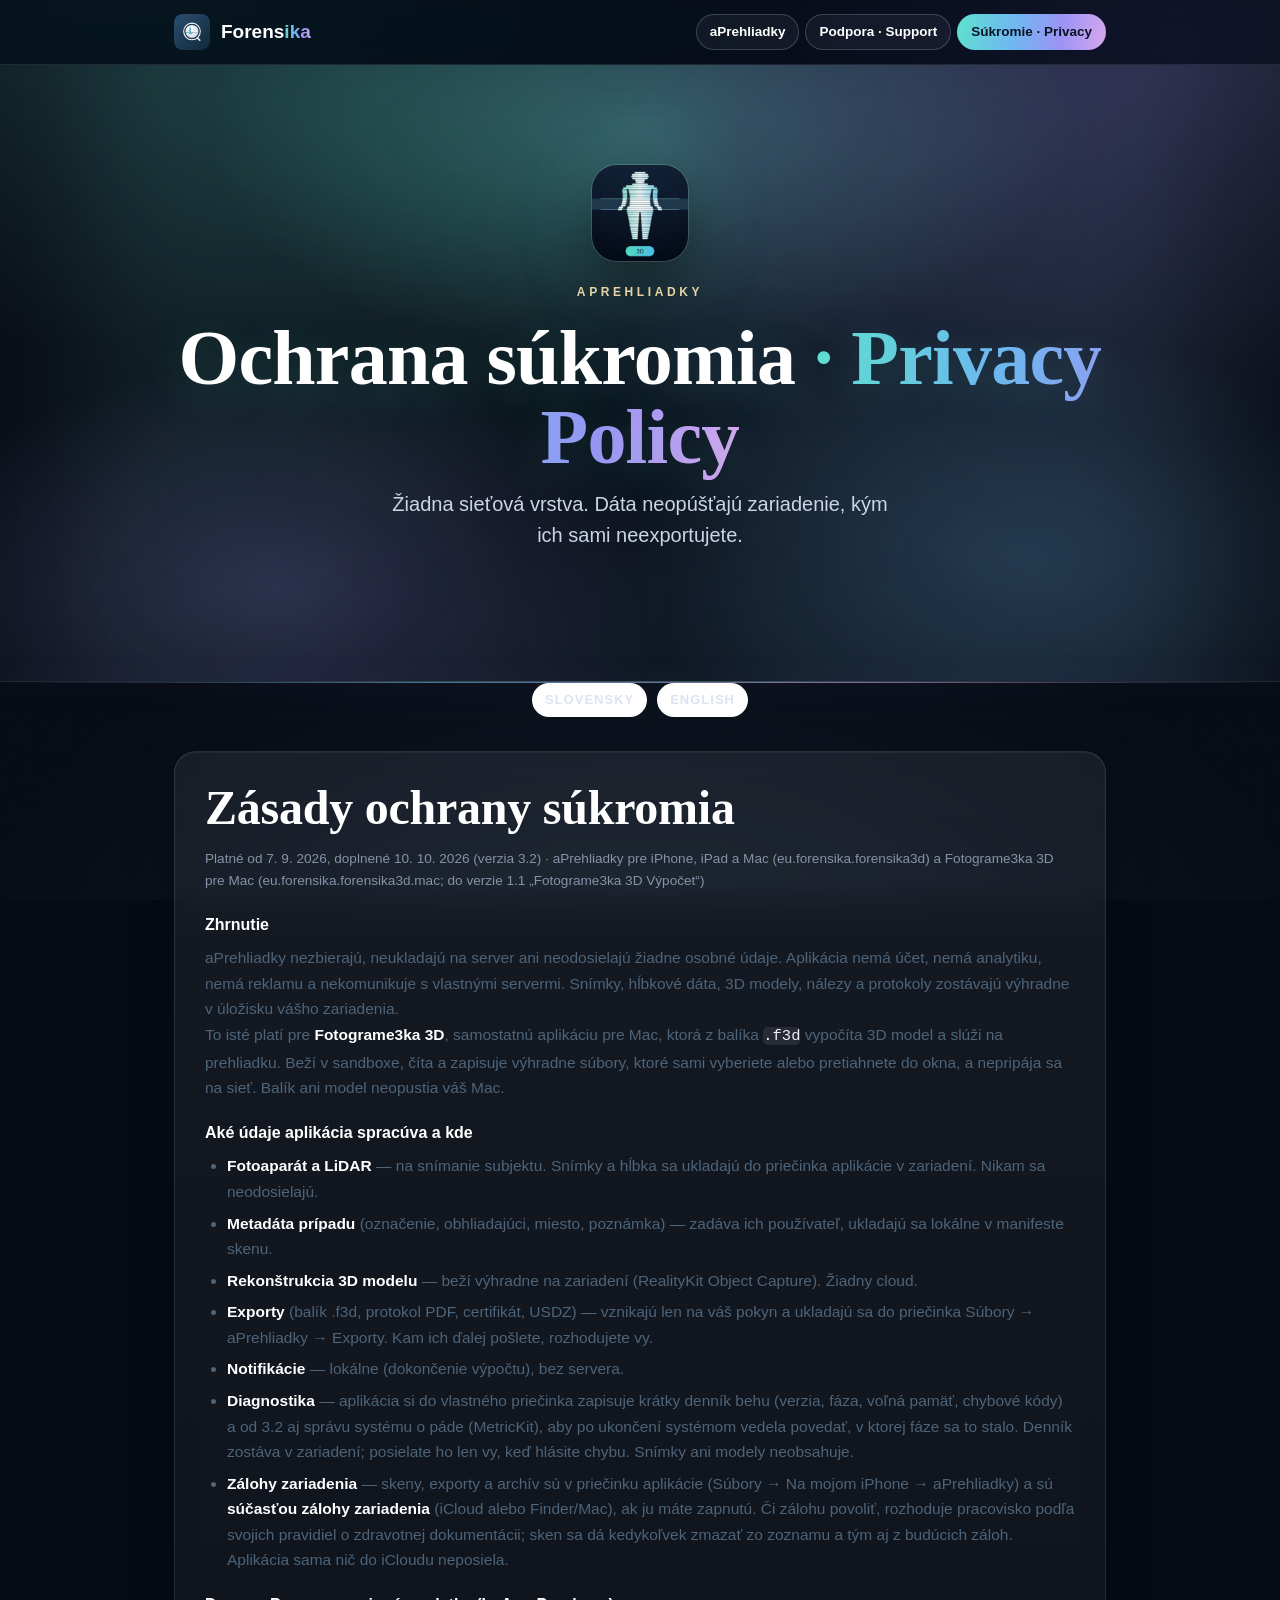
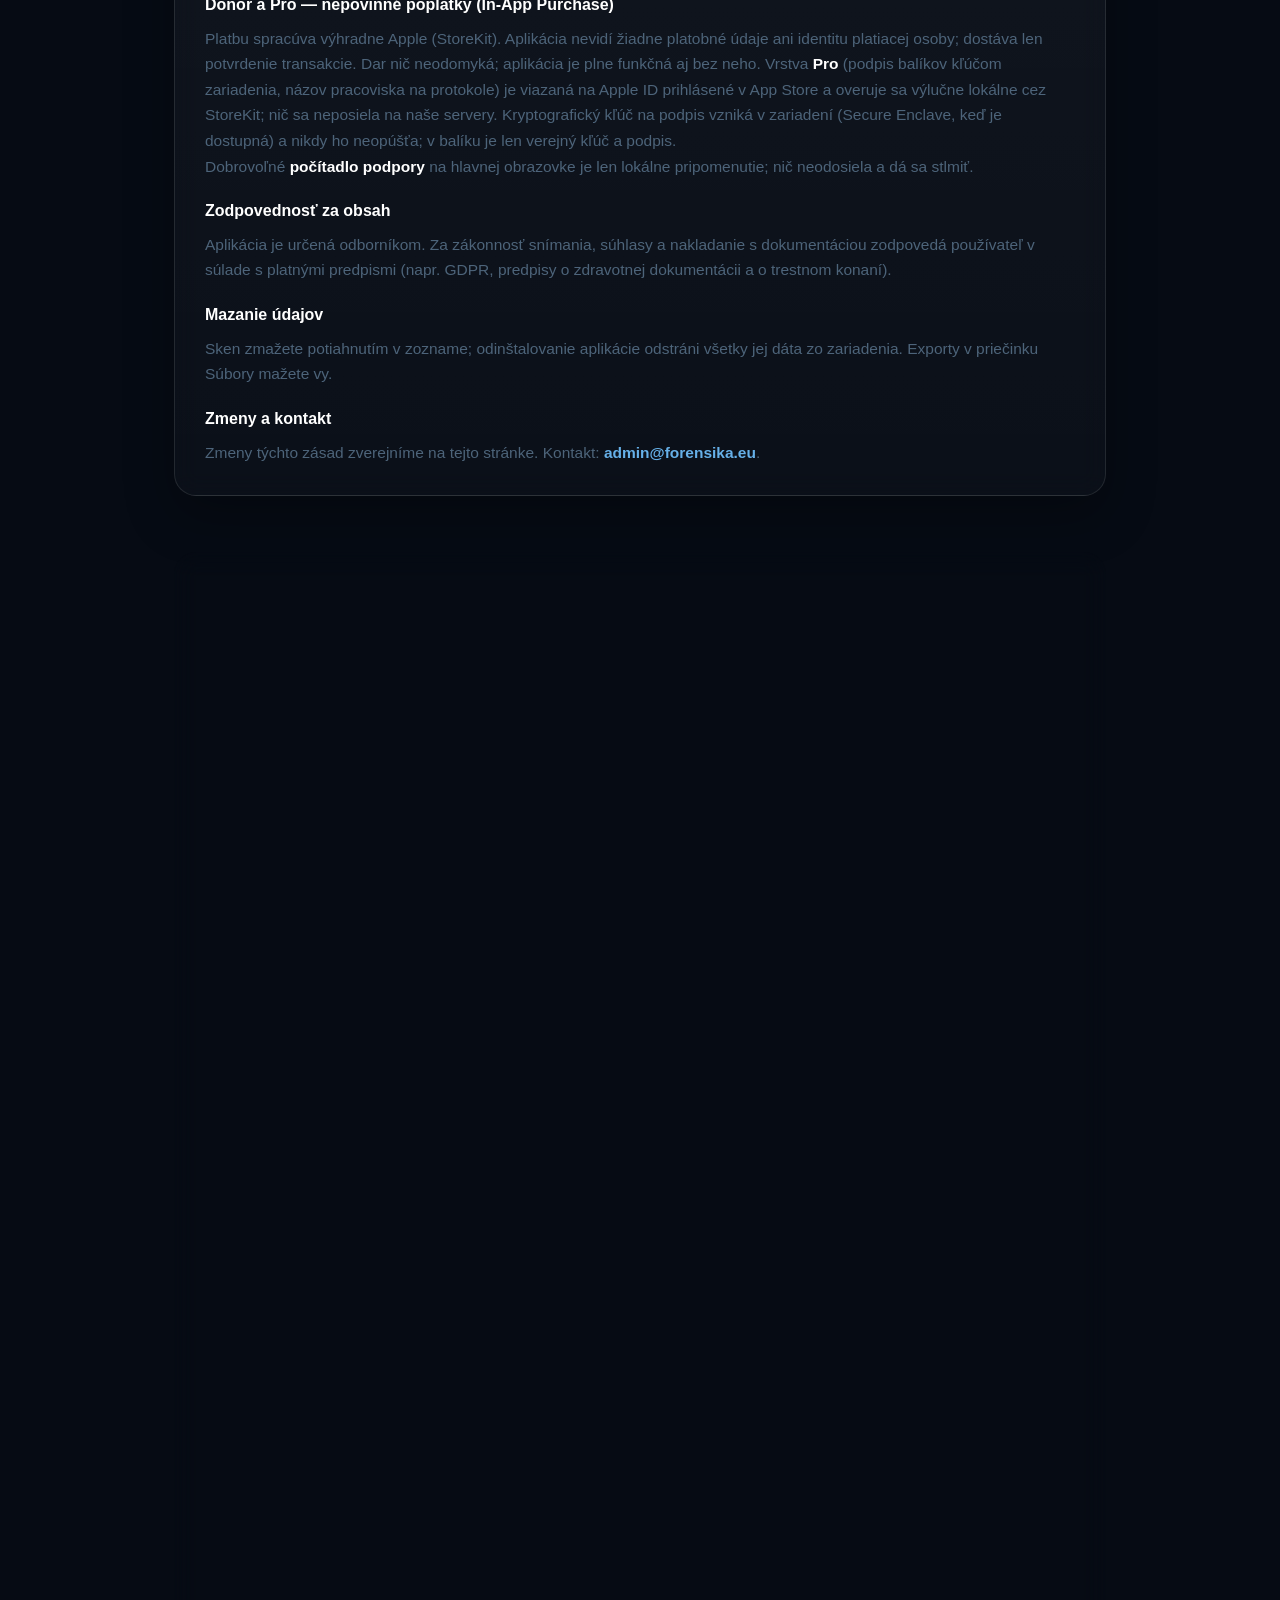
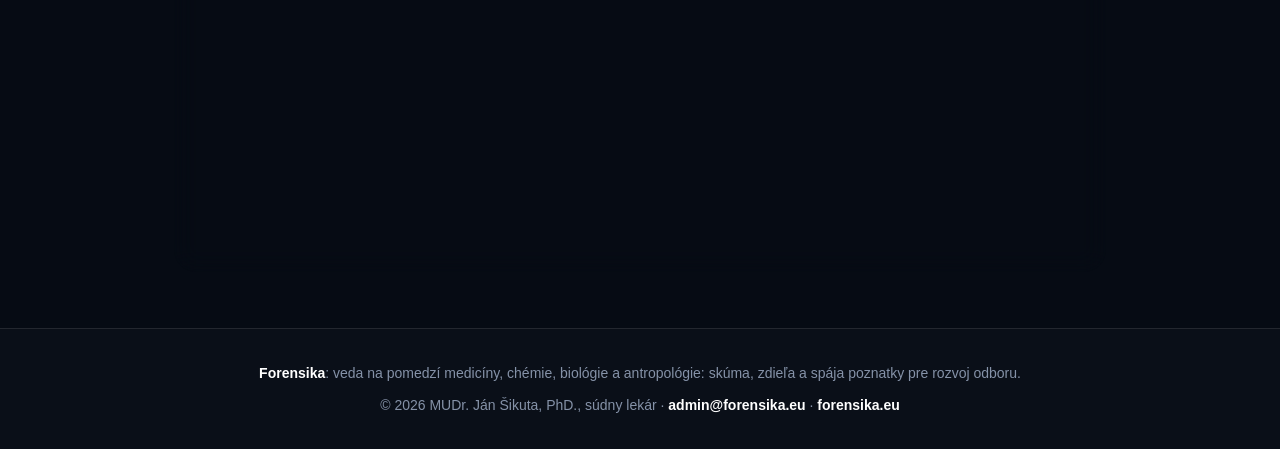
==== commit 743893d7: "Add files via upload" ====
--- a/privacy.html
+++ b/privacy.html
@@ -193,7 +193,7 @@
 
 <footer>
   <div class="wrap foot">
-    <div><a href="https://forensika.eu"><b>Forens</b>ika</a> — veda na pomedzí medicíny, chémie, biológie a antropológie: skúma, zdieľa a spája poznatky pre rozvoj odboru.</div>
+    <div><a href="https://forensika.eu"><b>Forens</b>ika</a>: veda na pomedzí medicíny, chémie, biológie a antropológie: skúma, zdieľa a spája poznatky pre rozvoj odboru.</div>
     <div><span data-fz>©</span> 2026 MUDr. Ján Šikuta, PhD., súdny lekár · <a href="mailto:admin@forensika.eu">admin@forensika.eu</a> · <a href="https://forensika.eu">forensika.eu</a></div>
   </div>
 </footer>
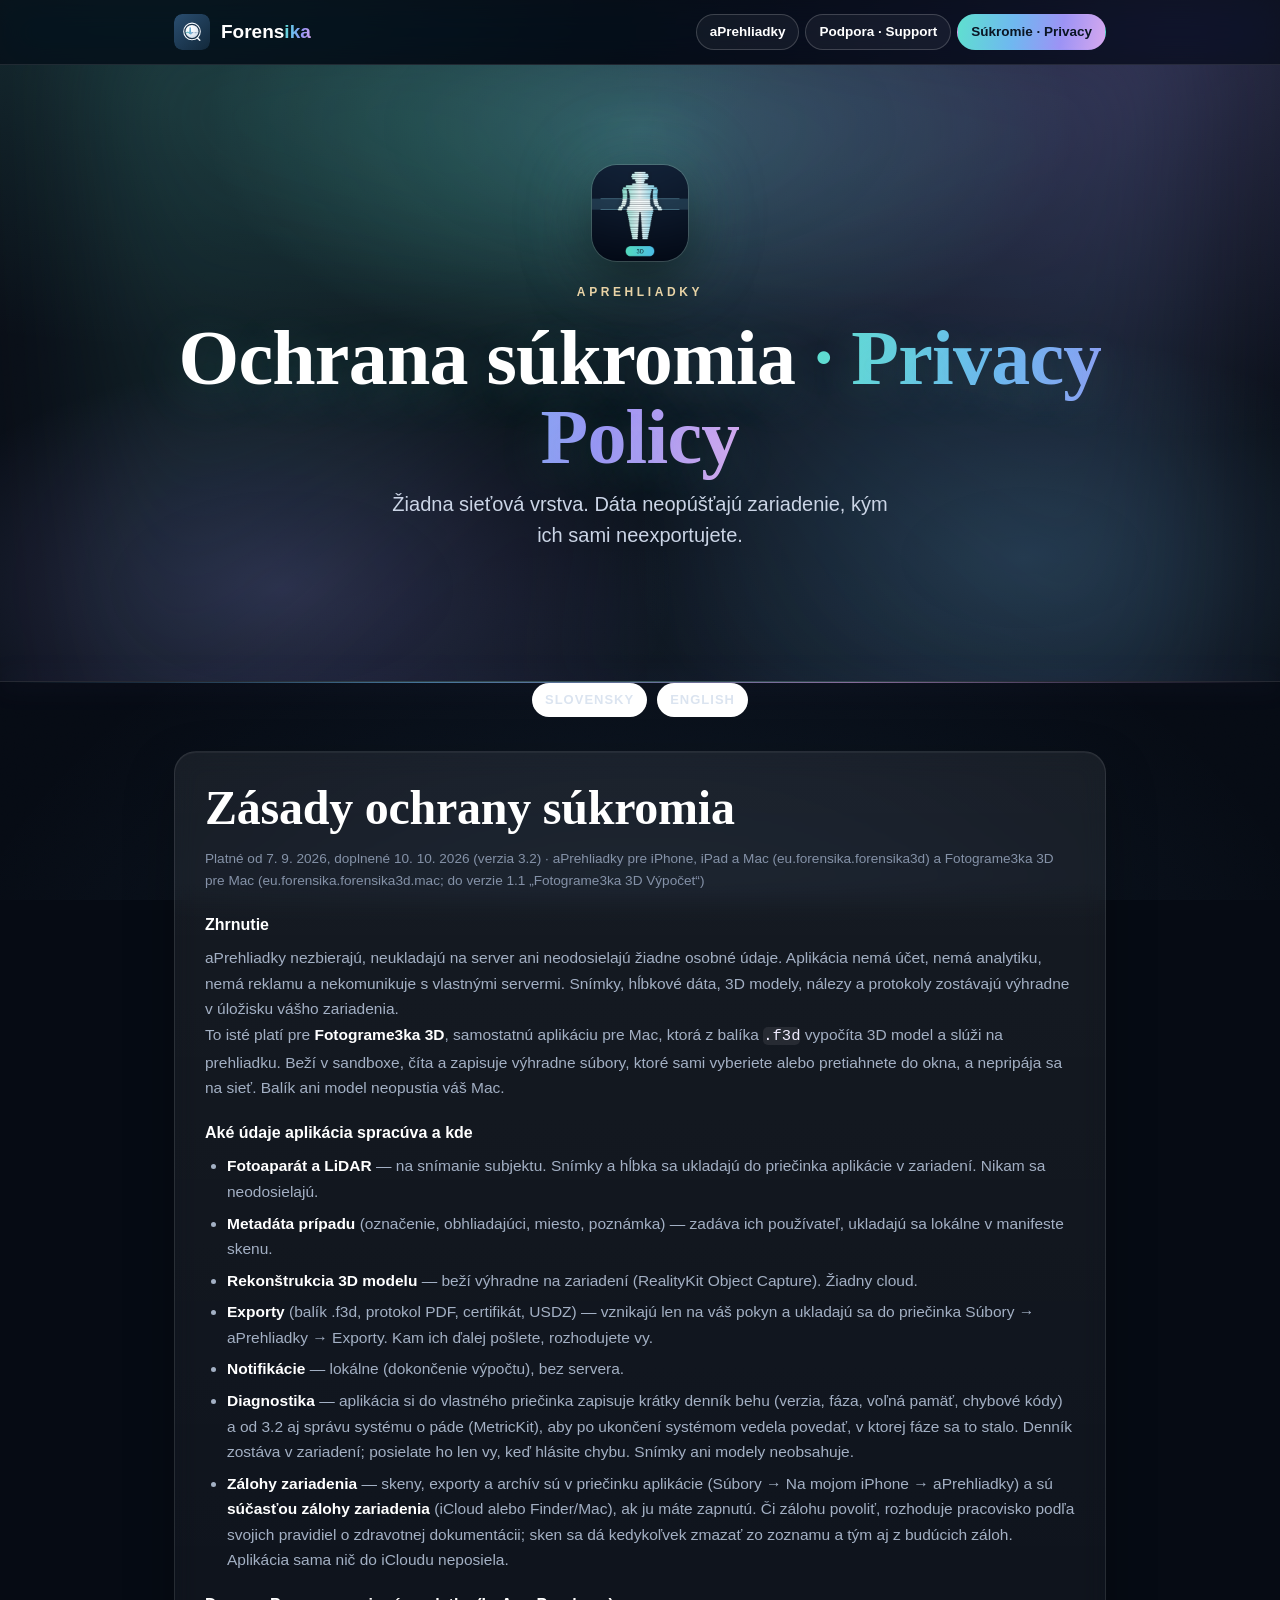
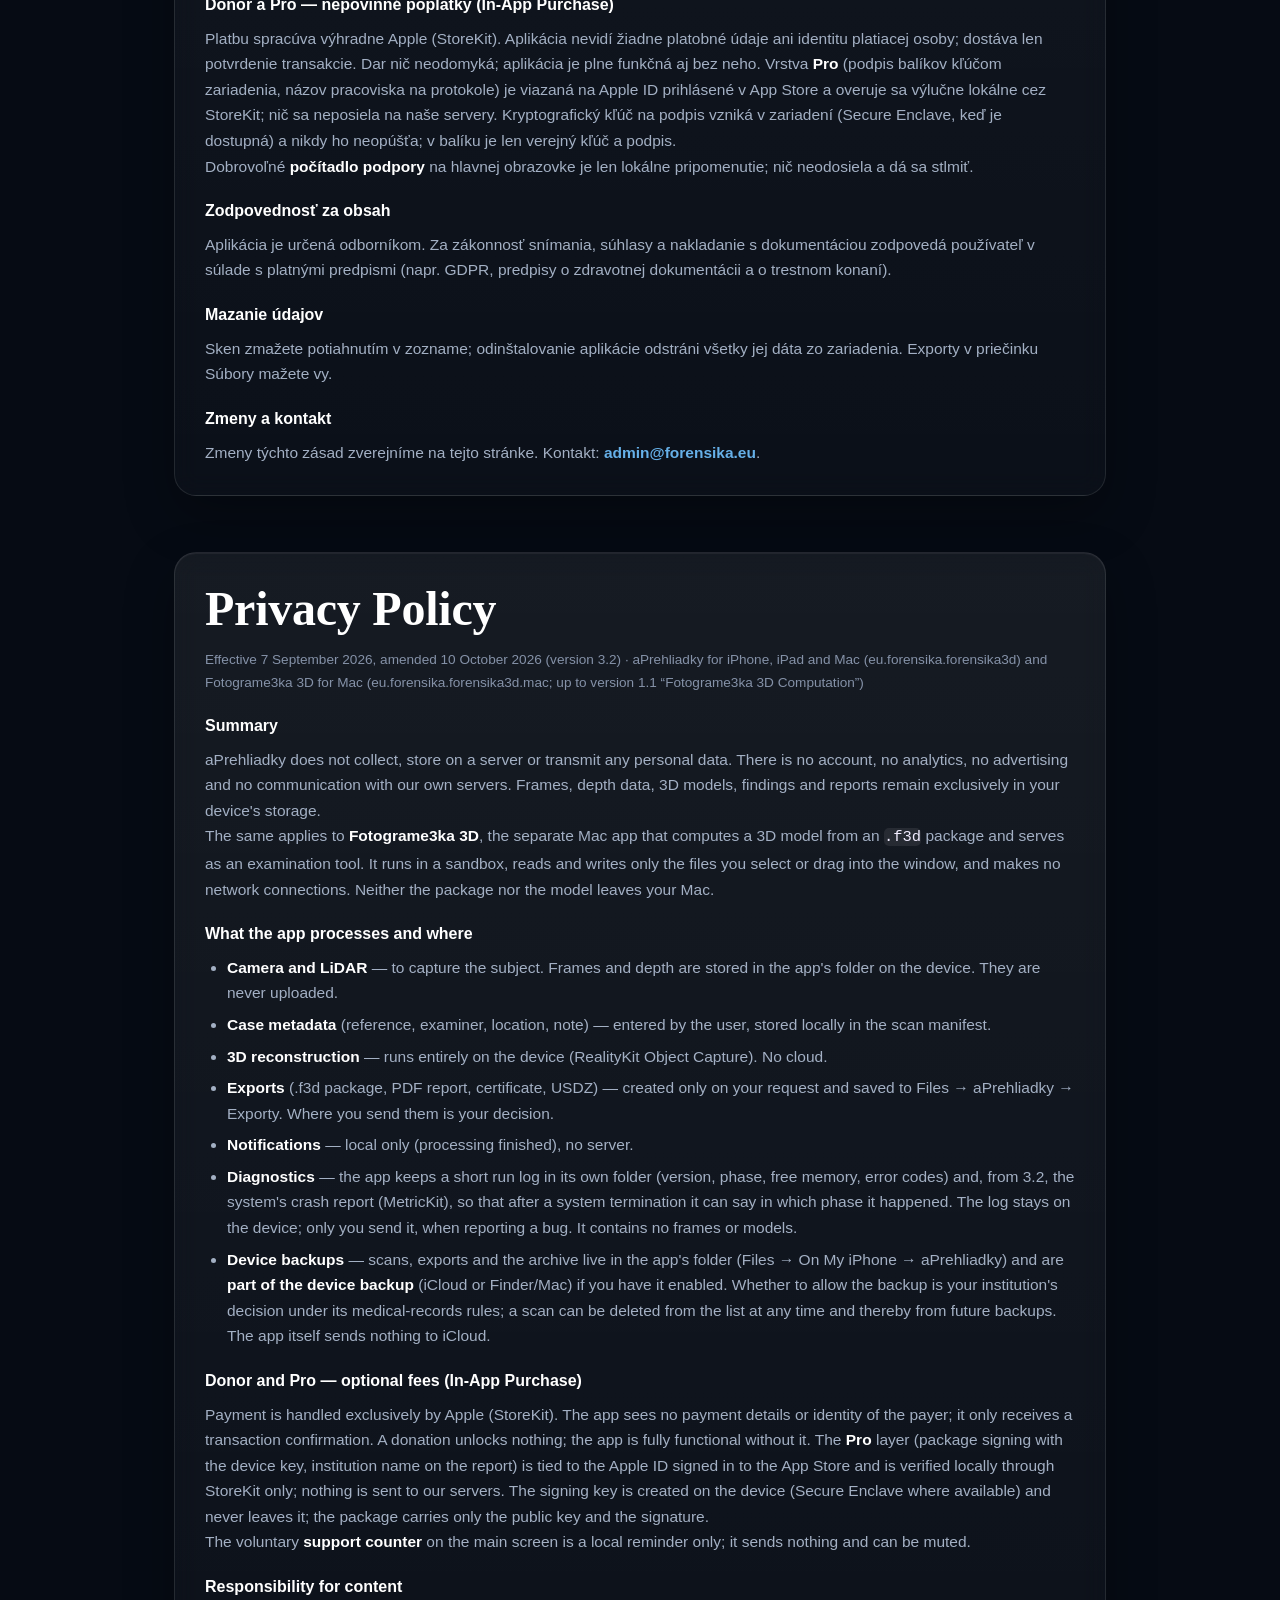
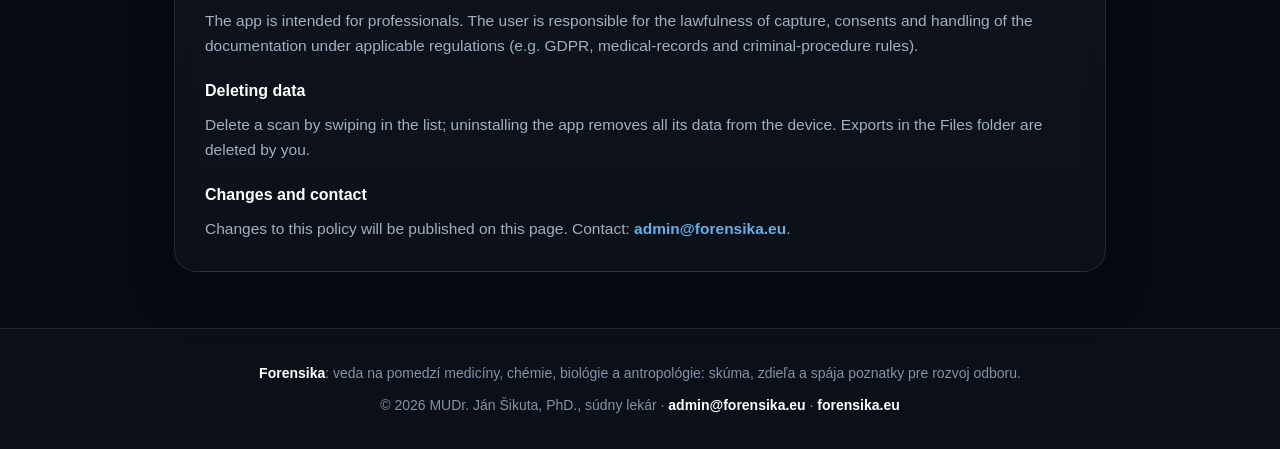
==== commit 02f8cb90: "Web pre posudzovateľov: stav overenia presnosti, výbava, validačný protokol v1, kontrast textu, hlav" ====
--- a/privacy.html
+++ b/privacy.html
@@ -75,7 +75,7 @@
   .foot a{color:var(--blue);font-weight:600}
   @media(max-width:560px){.hero{padding:48px 0 56px}.hero img.app{width:100px;height:100px}.card{padding:22px}}
 </style>
-<link rel="stylesheet" href="glam.css?v=20261017">
+<link rel="stylesheet" href="glam.css?v=20261031b">
 </head>
 <body id="top">
 <svg width="0" height="0" style="position:absolute" aria-hidden="true">
--- a/glam.css
+++ b/glam.css
@@ -118,3 +118,11 @@
 .d .ico svg{stroke:#a9d6ff!important;}
 .foot,.foot *{color:var(--g-soft);}
 .foot a{color:#fff!important;}
+
+/* 2026-10-31: kontrast textu v kartách (inline štýly stránok mali svetlú tému #4d647a na tmavom pozadí, ~2:1) */
+.card p,.card li,.d p,.sec-head p{color:var(--g-muted)!important;}
+.note{color:var(--g-ink2)!important;}
+.card .muted,.card .small,.small{color:var(--g-soft)!important;}
+/* 2026-10-31: hlavička na mobile (3 odkazy sa zalamovali do výšky 64 px a prvý bol orezaný) */
+@media(max-width:560px){.nav{height:auto!important;padding:10px 0!important;flex-wrap:wrap;row-gap:8px}
+  .nav .links{gap:5px}.nav .links a{font-size:12px!important;padding:6px 10px!important}}
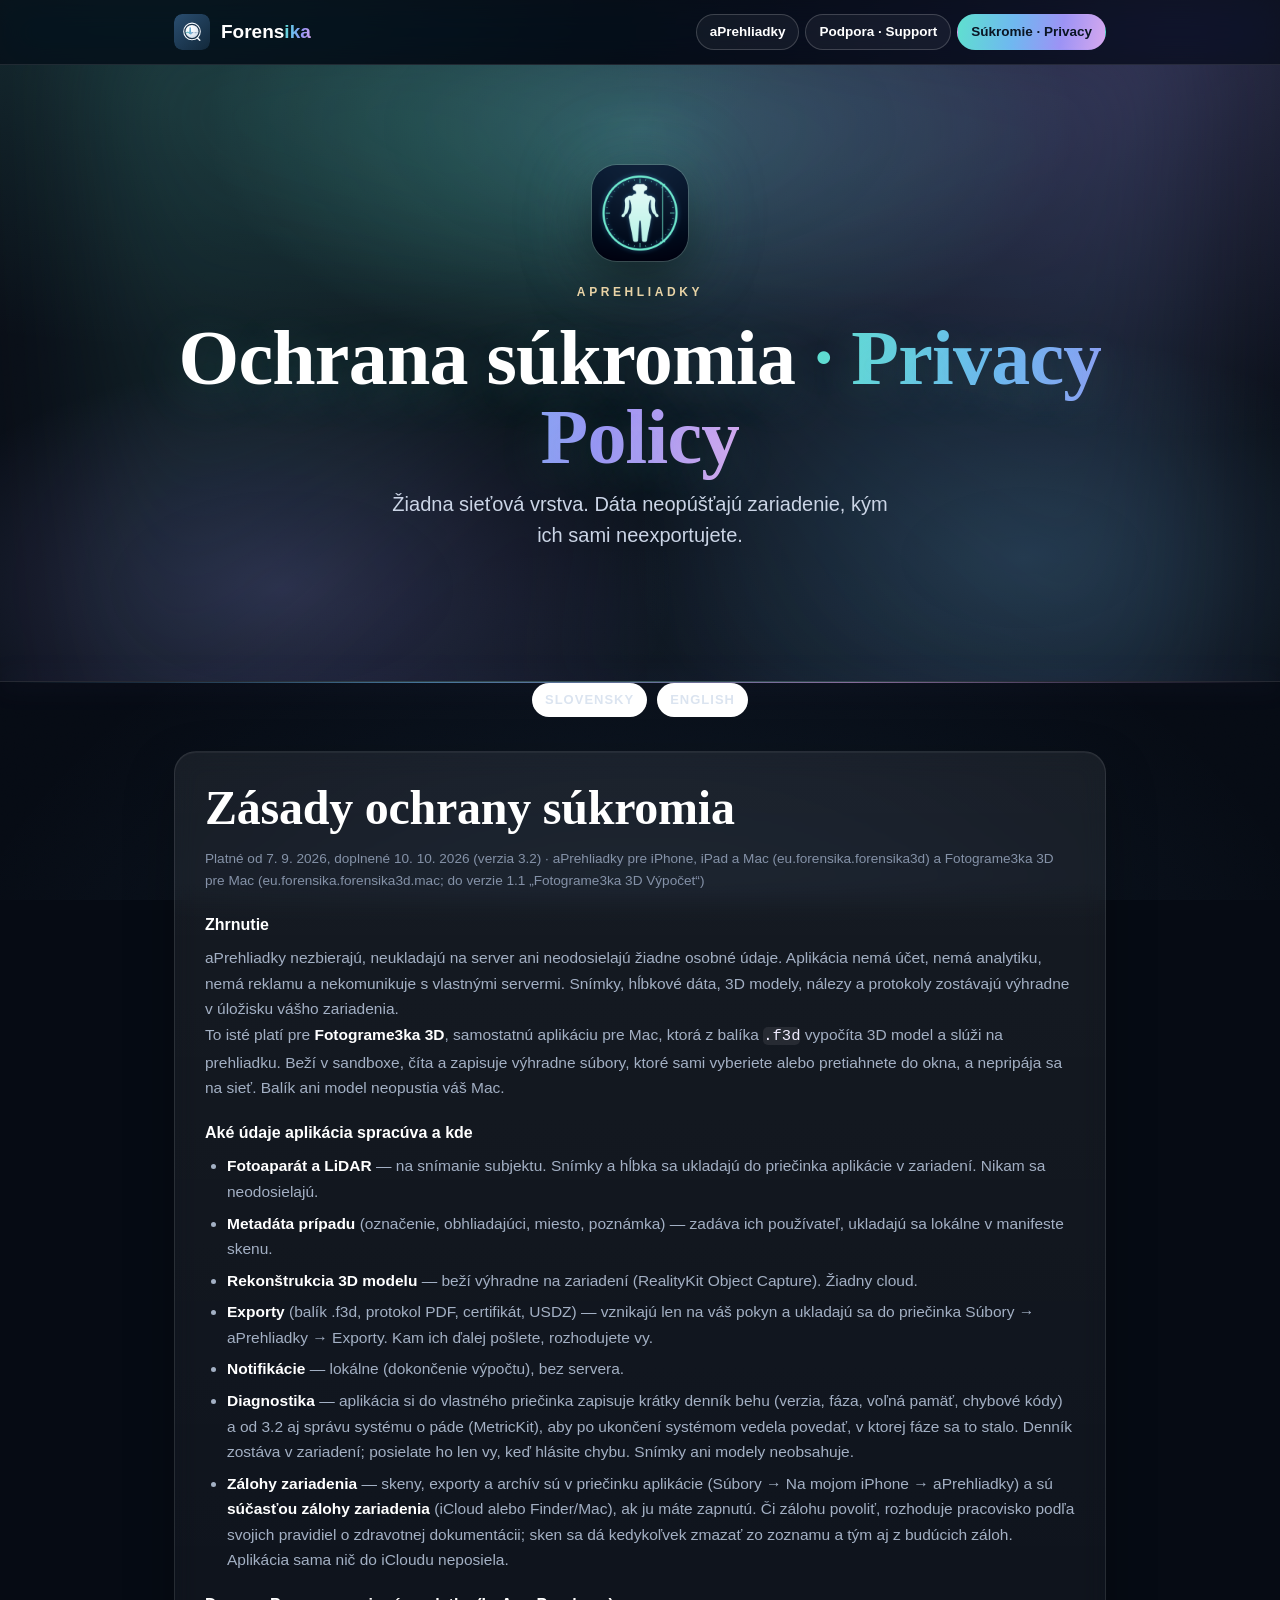
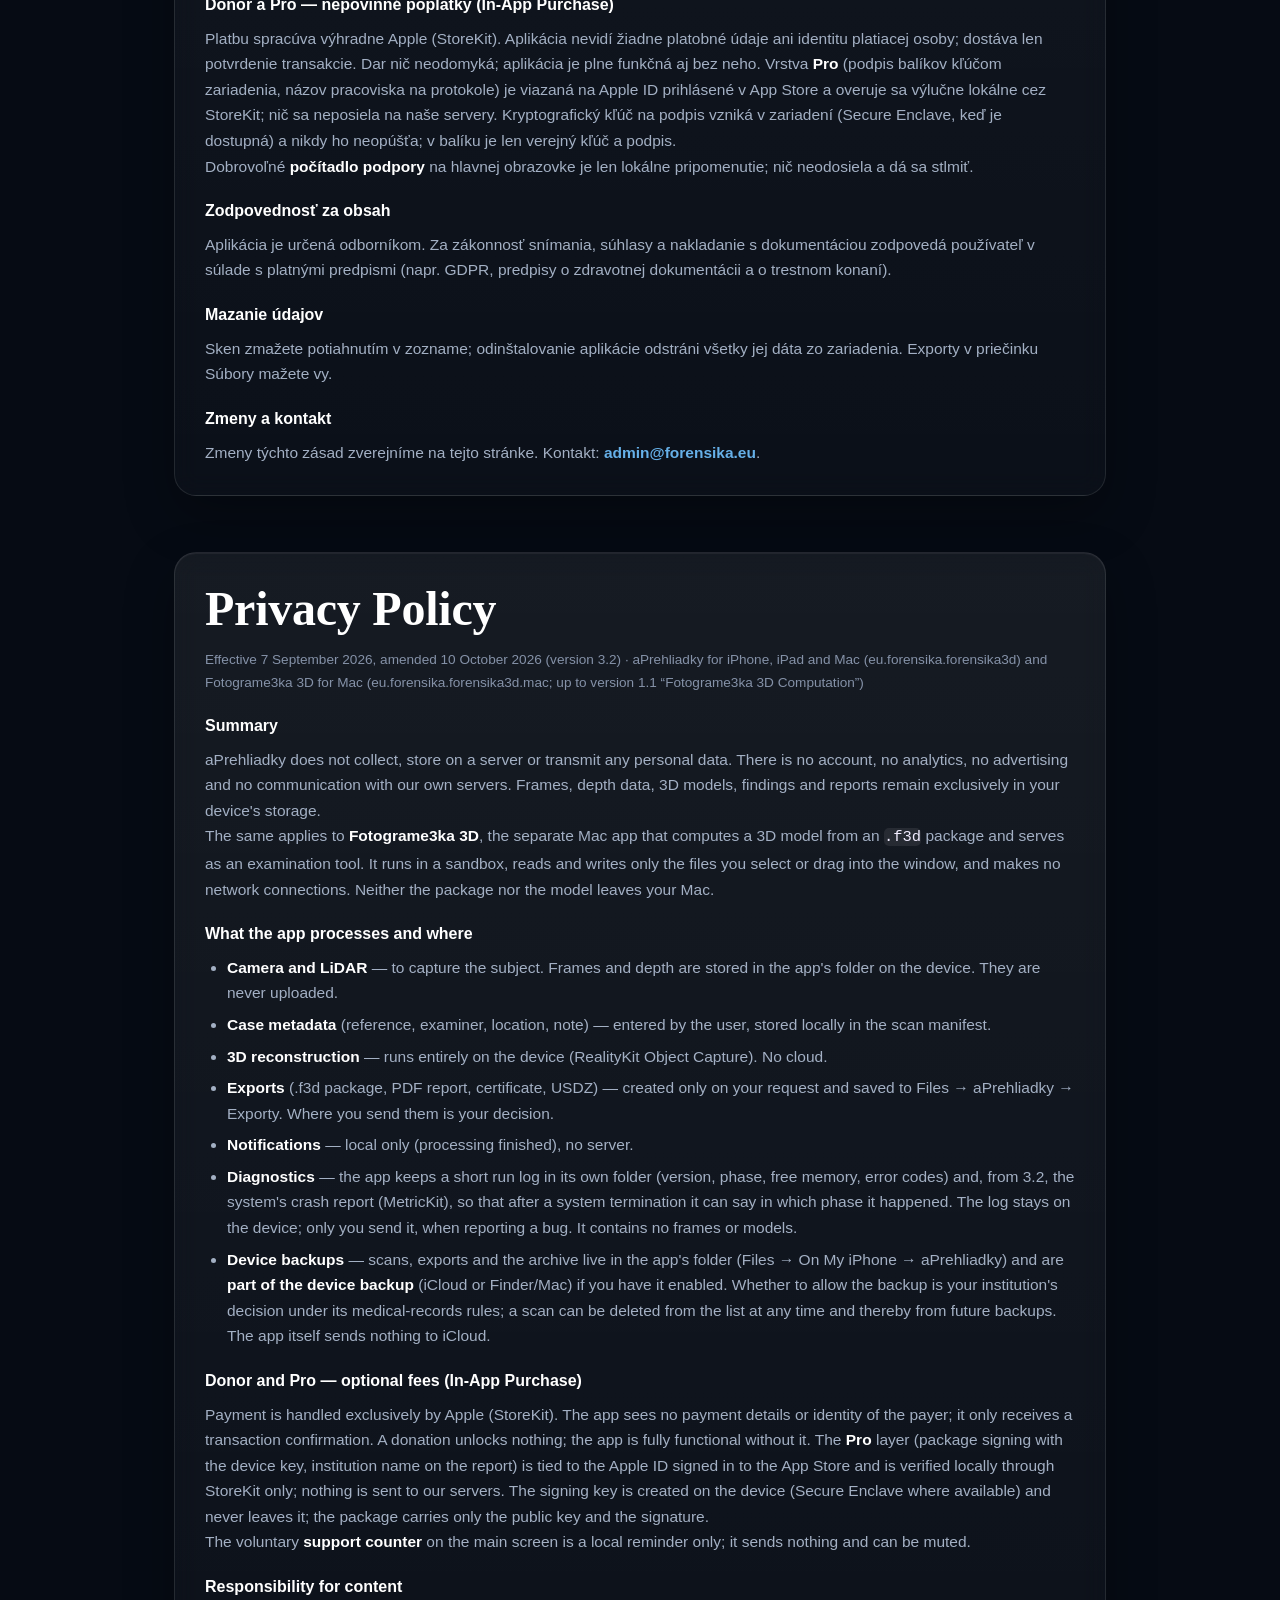
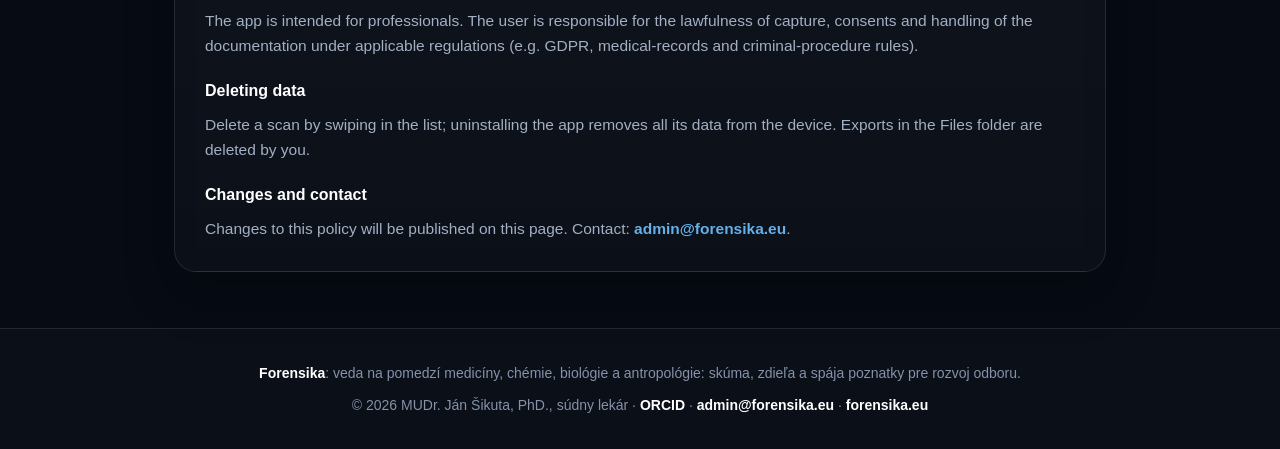
==== commit 5fb0bacd: "ORCID autora v hlavičke a pätičke" ====
--- a/privacy.html
+++ b/privacy.html
@@ -76,6 +76,7 @@
   @media(max-width:560px){.hero{padding:48px 0 56px}.hero img.app{width:100px;height:100px}.card{padding:22px}}
 </style>
 <link rel="stylesheet" href="glam.css?v=20261031b">
+<link rel="me" href="https://orcid.org/0000-0002-4690-0317">
 </head>
 <body id="top">
 <svg width="0" height="0" style="position:absolute" aria-hidden="true">
@@ -194,7 +195,7 @@
 <footer>
   <div class="wrap foot">
     <div><a href="https://forensika.eu"><b>Forens</b>ika</a>: veda na pomedzí medicíny, chémie, biológie a antropológie: skúma, zdieľa a spája poznatky pre rozvoj odboru.</div>
-    <div><span data-fz>©</span> 2026 MUDr. Ján Šikuta, PhD., súdny lekár · <a href="mailto:admin@forensika.eu">admin@forensika.eu</a> · <a href="https://forensika.eu">forensika.eu</a></div>
+    <div><span data-fz>©</span> 2026 MUDr. Ján Šikuta, PhD., súdny lekár · <a href="https://orcid.org/0000-0002-4690-0317" rel="me noopener" target="_blank">ORCID</a> · <a href="mailto:admin@forensika.eu">admin@forensika.eu</a> · <a href="https://forensika.eu">forensika.eu</a></div>
   </div>
 </footer>
 <script src="site.js" defer></script>
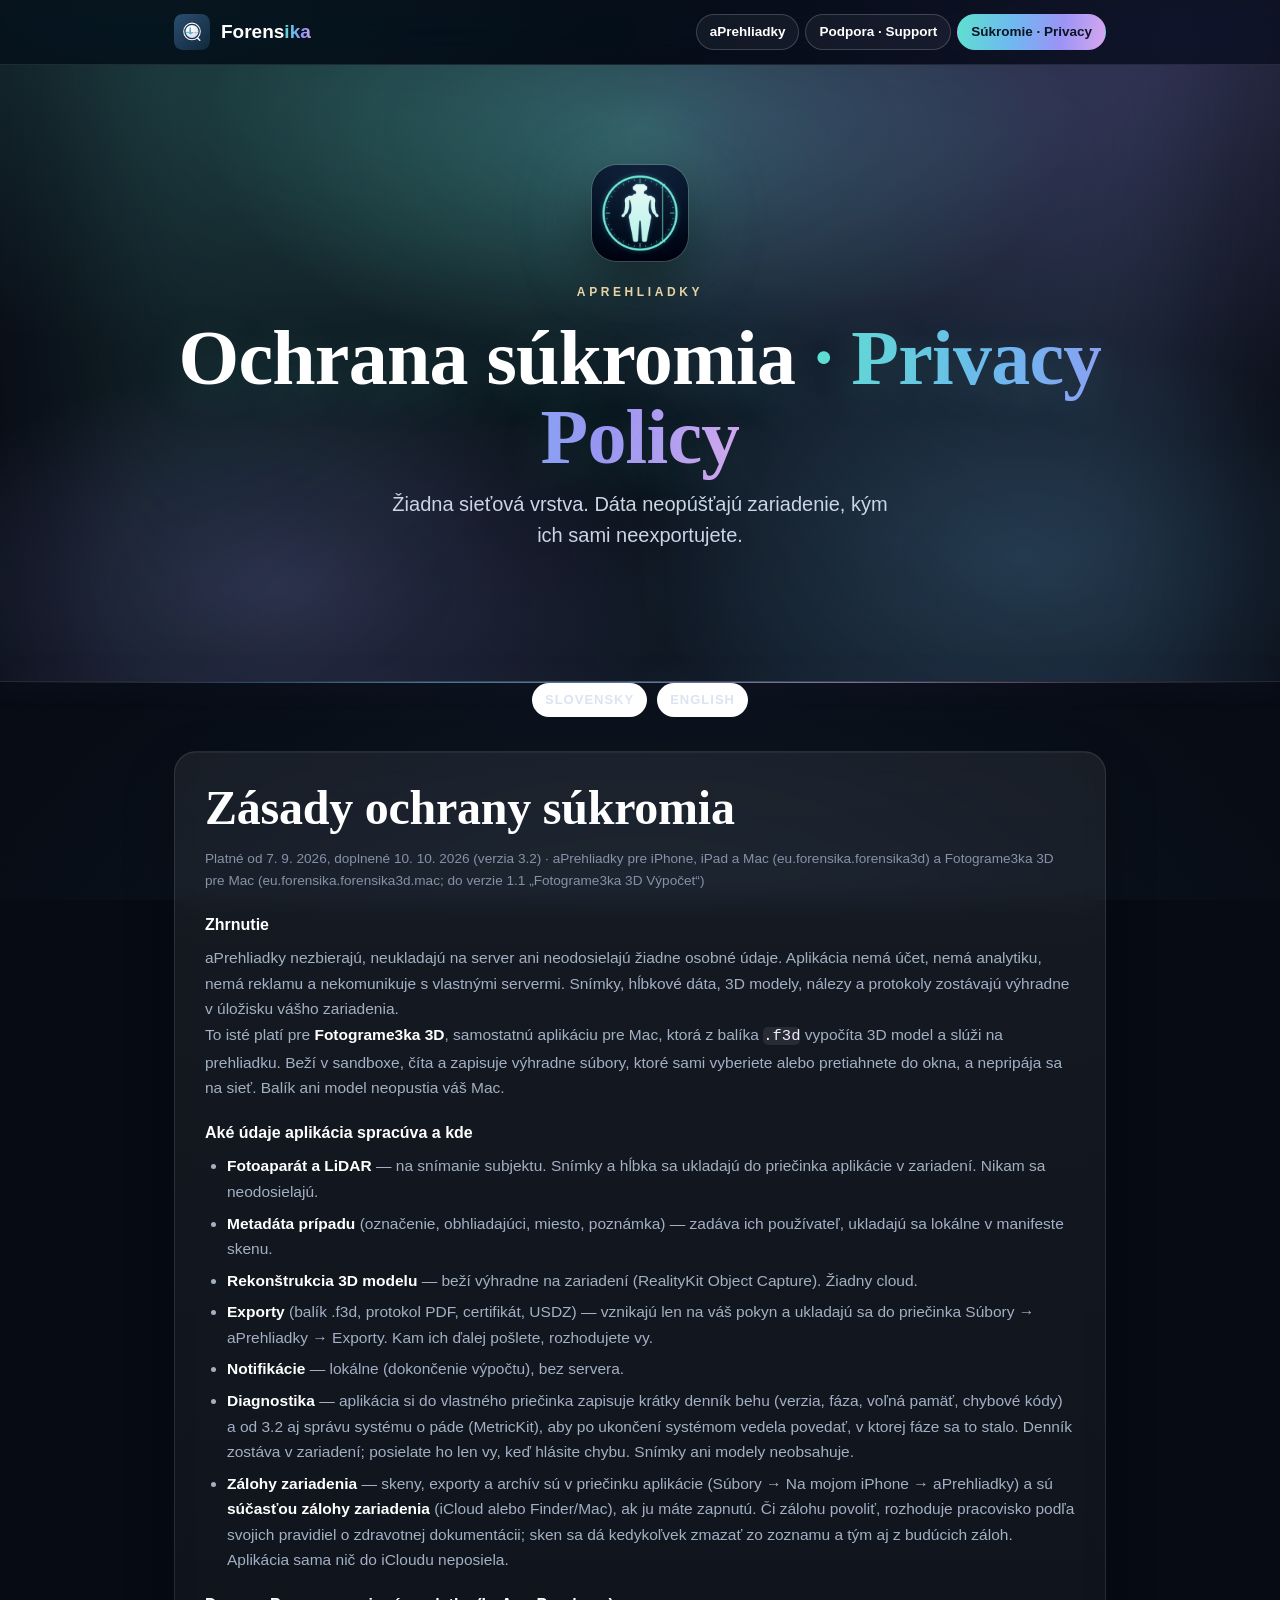
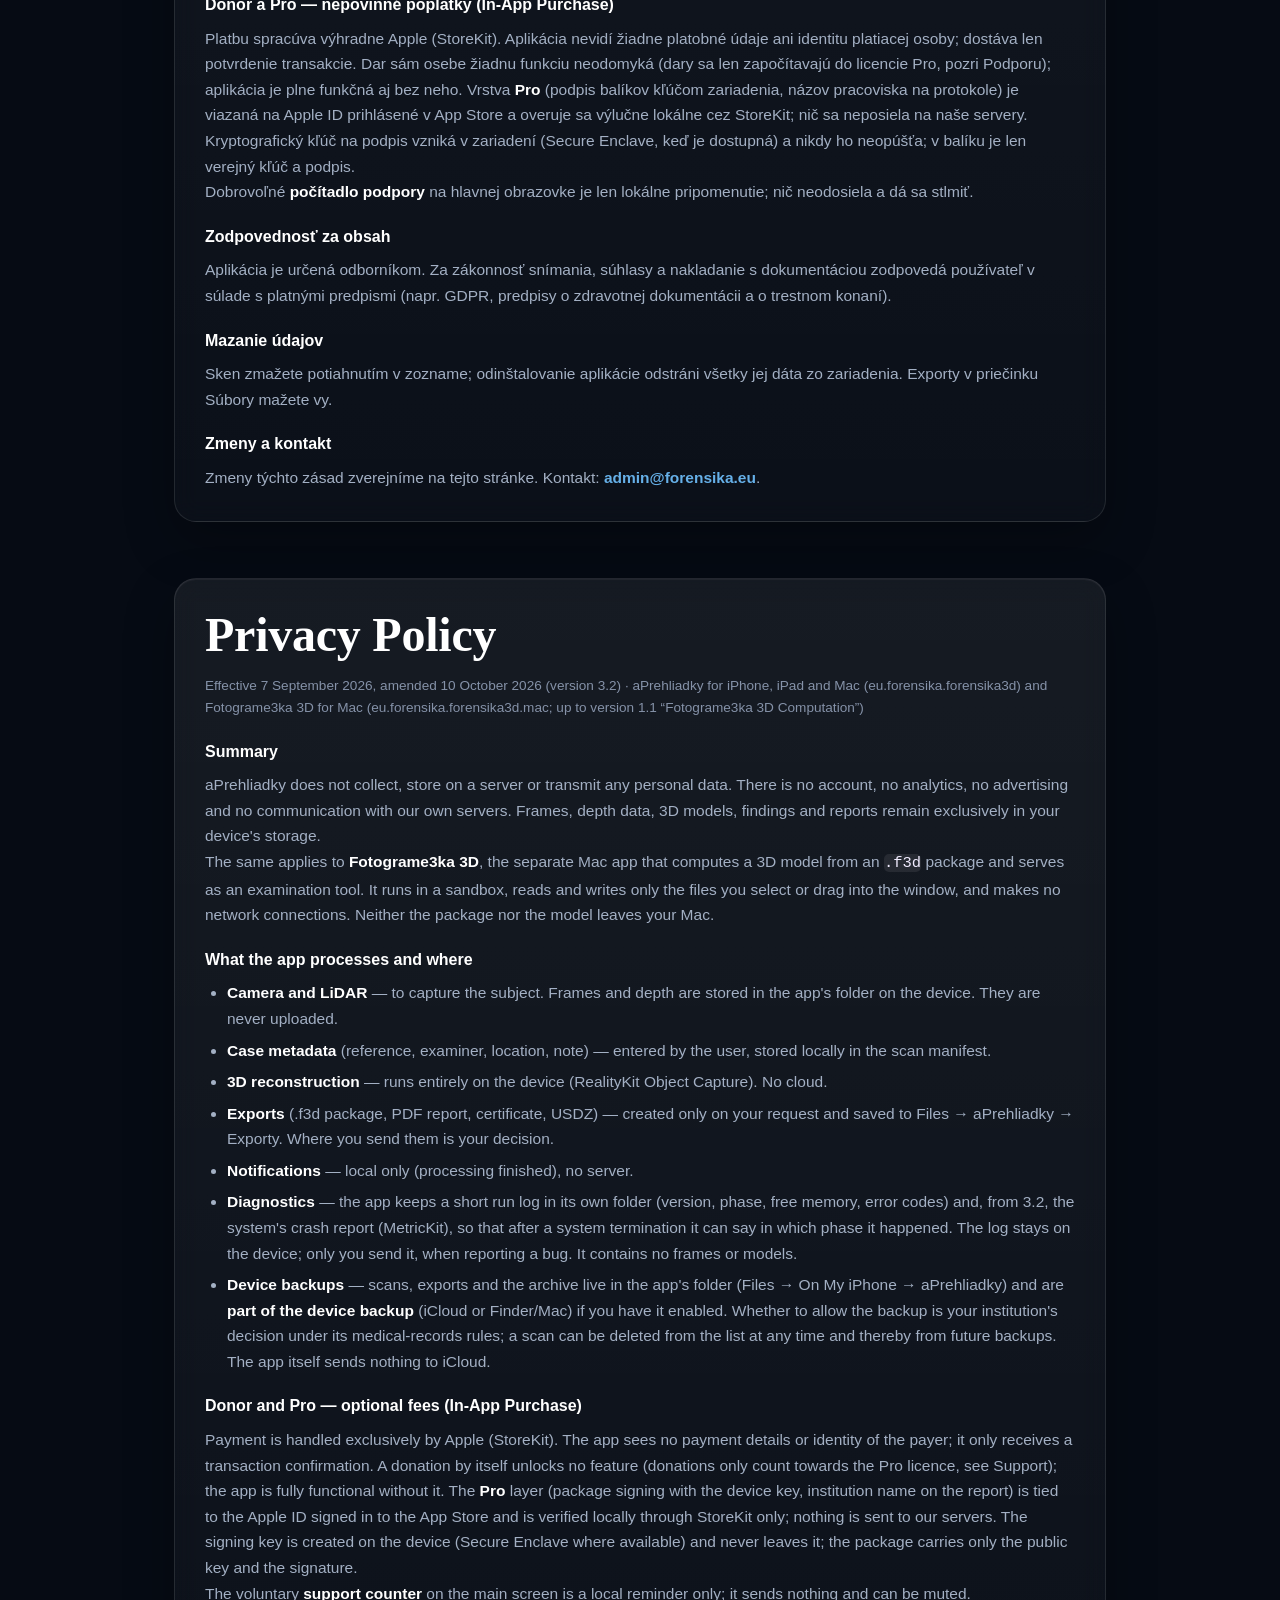
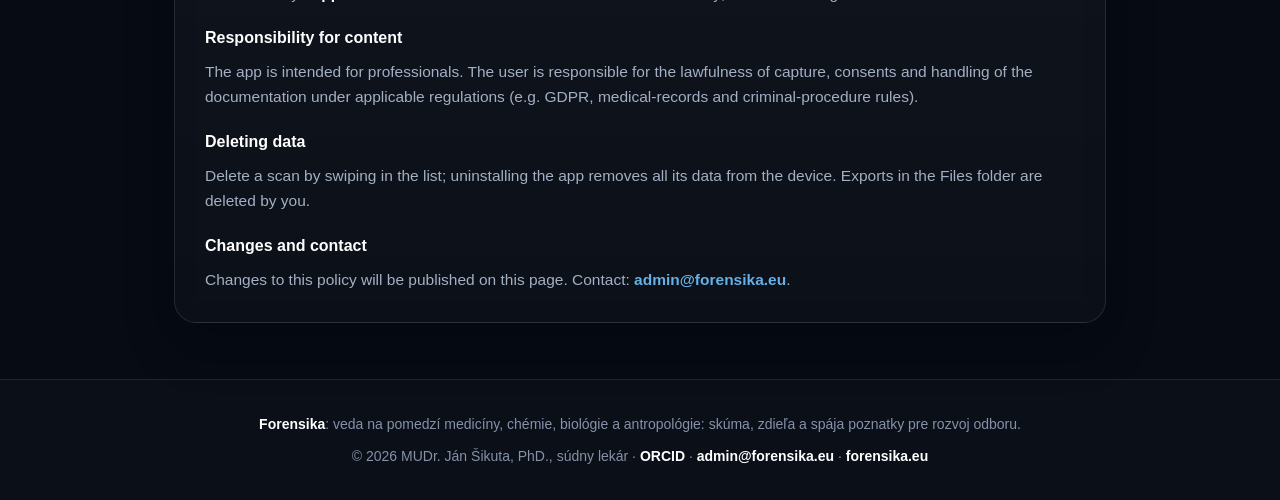
==== commit 5a1b2627: "Pro a dary: jasný text (dar sám nič neodomyká, započítava sa do Pro; Pro 149,99 € = podpis, pracovis" ====
--- a/privacy.html
+++ b/privacy.html
@@ -151,7 +151,7 @@
       <li><strong>Zálohy zariadenia</strong> — skeny, exporty a archív sú v priečinku aplikácie (Súbory → Na mojom iPhone → aPrehliadky) a sú <strong>súčasťou zálohy zariadenia</strong> (iCloud alebo Finder/Mac), ak ju máte zapnutú. Či zálohu povoliť, rozhoduje pracovisko podľa svojich pravidiel o zdravotnej dokumentácii; sken sa dá kedykoľvek zmazať zo zoznamu a tým aj z budúcich záloh. Aplikácia sama nič do iCloudu neposiela.</li>
     </ul>
     <h3>Donor a Pro — nepovinné poplatky (In-App Purchase)</h3>
-    <p>Platbu spracúva výhradne Apple (StoreKit). Aplikácia nevidí žiadne platobné údaje ani identitu platiacej osoby; dostáva len potvrdenie transakcie. Dar nič neodomyká; aplikácia je plne funkčná aj bez neho. Vrstva <strong>Pro</strong> (podpis balíkov kľúčom zariadenia, názov pracoviska na protokole) je viazaná na Apple ID prihlásené v App Store a overuje sa výlučne lokálne cez StoreKit; nič sa neposiela na naše servery. Kryptografický kľúč na podpis vzniká v zariadení (Secure Enclave, keď je dostupná) a nikdy ho neopúšťa; v balíku je len verejný kľúč a podpis.</p>
+    <p>Platbu spracúva výhradne Apple (StoreKit). Aplikácia nevidí žiadne platobné údaje ani identitu platiacej osoby; dostáva len potvrdenie transakcie. Dar sám osebe žiadnu funkciu neodomyká (dary sa len započítavajú do licencie Pro, pozri Podporu); aplikácia je plne funkčná aj bez neho. Vrstva <strong>Pro</strong> (podpis balíkov kľúčom zariadenia, názov pracoviska na protokole) je viazaná na Apple ID prihlásené v App Store a overuje sa výlučne lokálne cez StoreKit; nič sa neposiela na naše servery. Kryptografický kľúč na podpis vzniká v zariadení (Secure Enclave, keď je dostupná) a nikdy ho neopúšťa; v balíku je len verejný kľúč a podpis.</p>
     <p>Dobrovoľné <strong>počítadlo podpory</strong> na hlavnej obrazovke je len lokálne pripomenutie; nič neodosiela a dá sa stlmiť.</p>
     <h3>Zodpovednosť za obsah</h3>
     <p>Aplikácia je určená odborníkom. Za zákonnosť snímania, súhlasy a nakladanie s dokumentáciou zodpovedá používateľ v súlade s platnými predpismi (napr. GDPR, predpisy o zdravotnej dokumentácii a o trestnom konaní).</p>
@@ -180,7 +180,7 @@
       <li><strong>Device backups</strong> — scans, exports and the archive live in the app's folder (Files → On My iPhone → aPrehliadky) and are <strong>part of the device backup</strong> (iCloud or Finder/Mac) if you have it enabled. Whether to allow the backup is your institution's decision under its medical-records rules; a scan can be deleted from the list at any time and thereby from future backups. The app itself sends nothing to iCloud.</li>
     </ul>
     <h3>Donor and Pro — optional fees (In-App Purchase)</h3>
-    <p>Payment is handled exclusively by Apple (StoreKit). The app sees no payment details or identity of the payer; it only receives a transaction confirmation. A donation unlocks nothing; the app is fully functional without it. The <strong>Pro</strong> layer (package signing with the device key, institution name on the report) is tied to the Apple ID signed in to the App Store and is verified locally through StoreKit only; nothing is sent to our servers. The signing key is created on the device (Secure Enclave where available) and never leaves it; the package carries only the public key and the signature.</p>
+    <p>Payment is handled exclusively by Apple (StoreKit). The app sees no payment details or identity of the payer; it only receives a transaction confirmation. A donation by itself unlocks no feature (donations only count towards the Pro licence, see Support); the app is fully functional without it. The <strong>Pro</strong> layer (package signing with the device key, institution name on the report) is tied to the Apple ID signed in to the App Store and is verified locally through StoreKit only; nothing is sent to our servers. The signing key is created on the device (Secure Enclave where available) and never leaves it; the package carries only the public key and the signature.</p>
     <p>The voluntary <strong>support counter</strong> on the main screen is a local reminder only; it sends nothing and can be muted.</p>
     <h3>Responsibility for content</h3>
     <p>The app is intended for professionals. The user is responsible for the lawfulness of capture, consents and handling of the documentation under applicable regulations (e.g. GDPR, medical-records and criminal-procedure rules).</p>
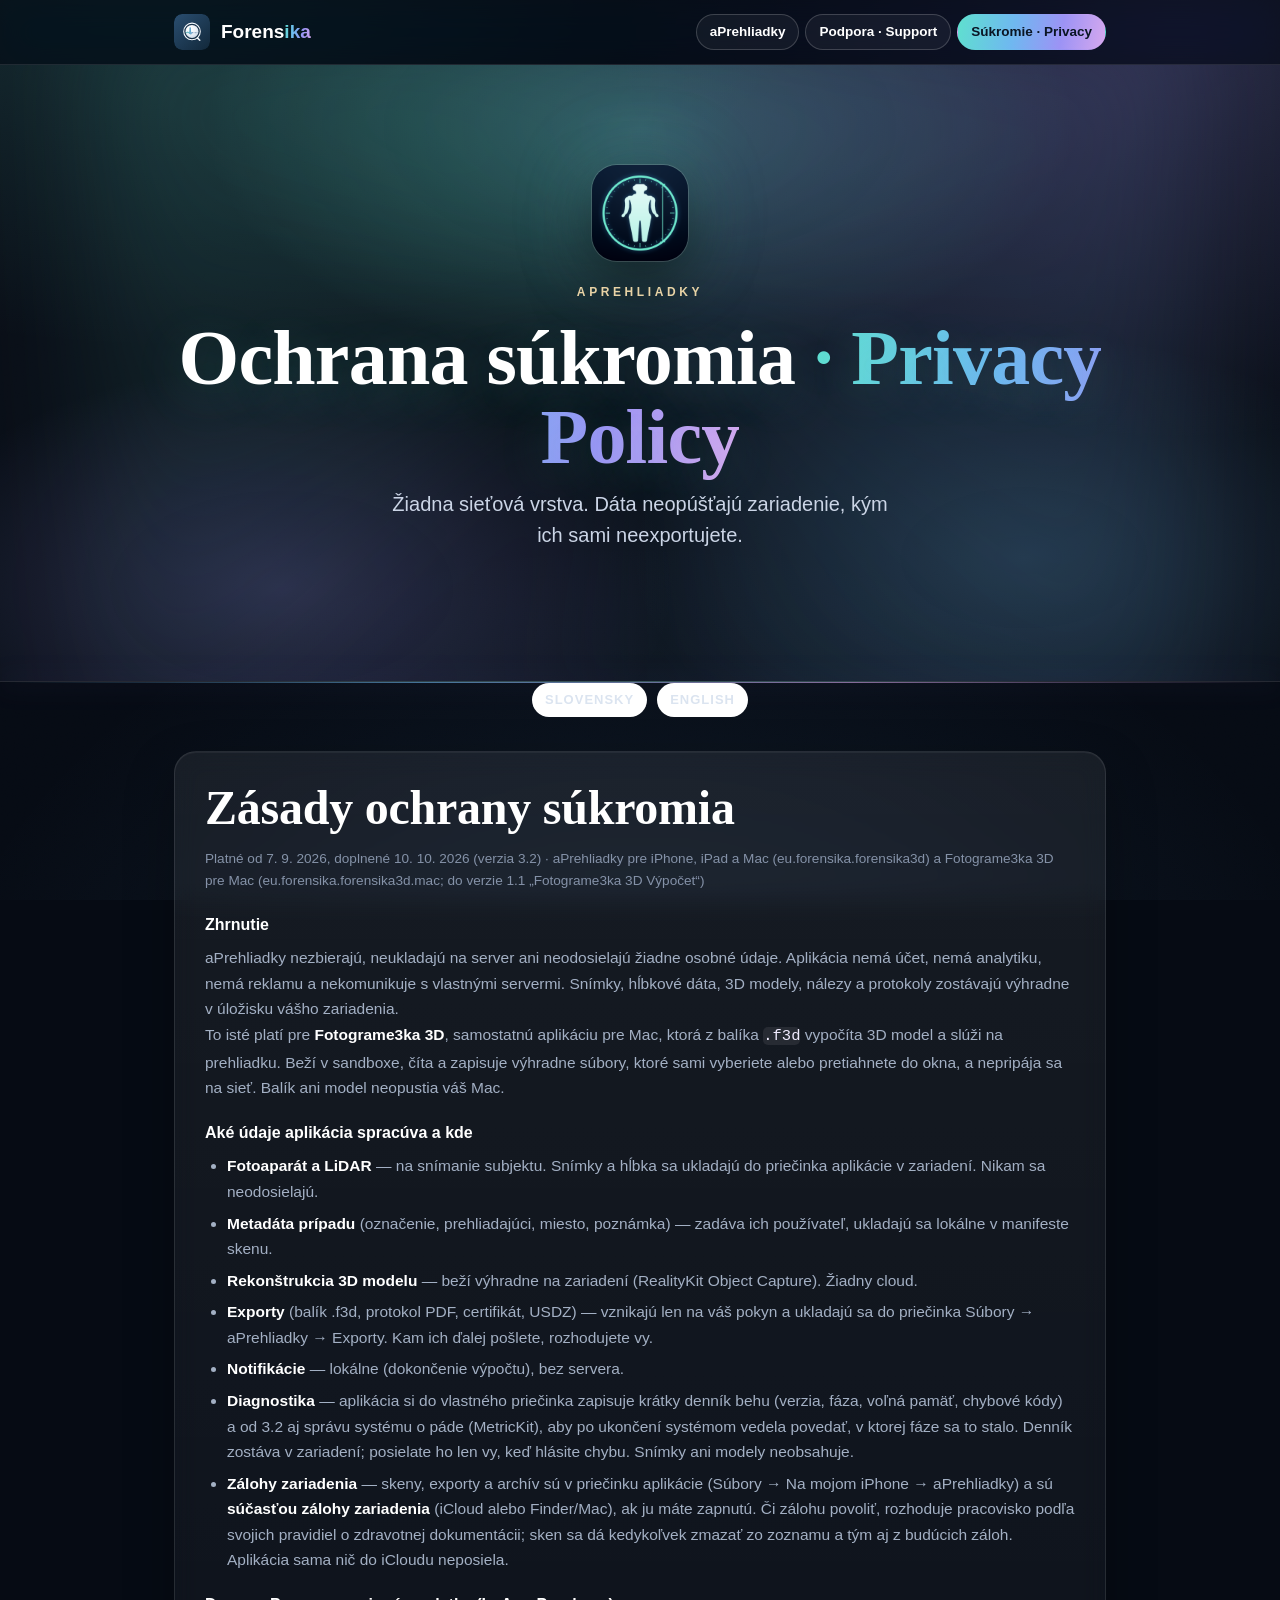
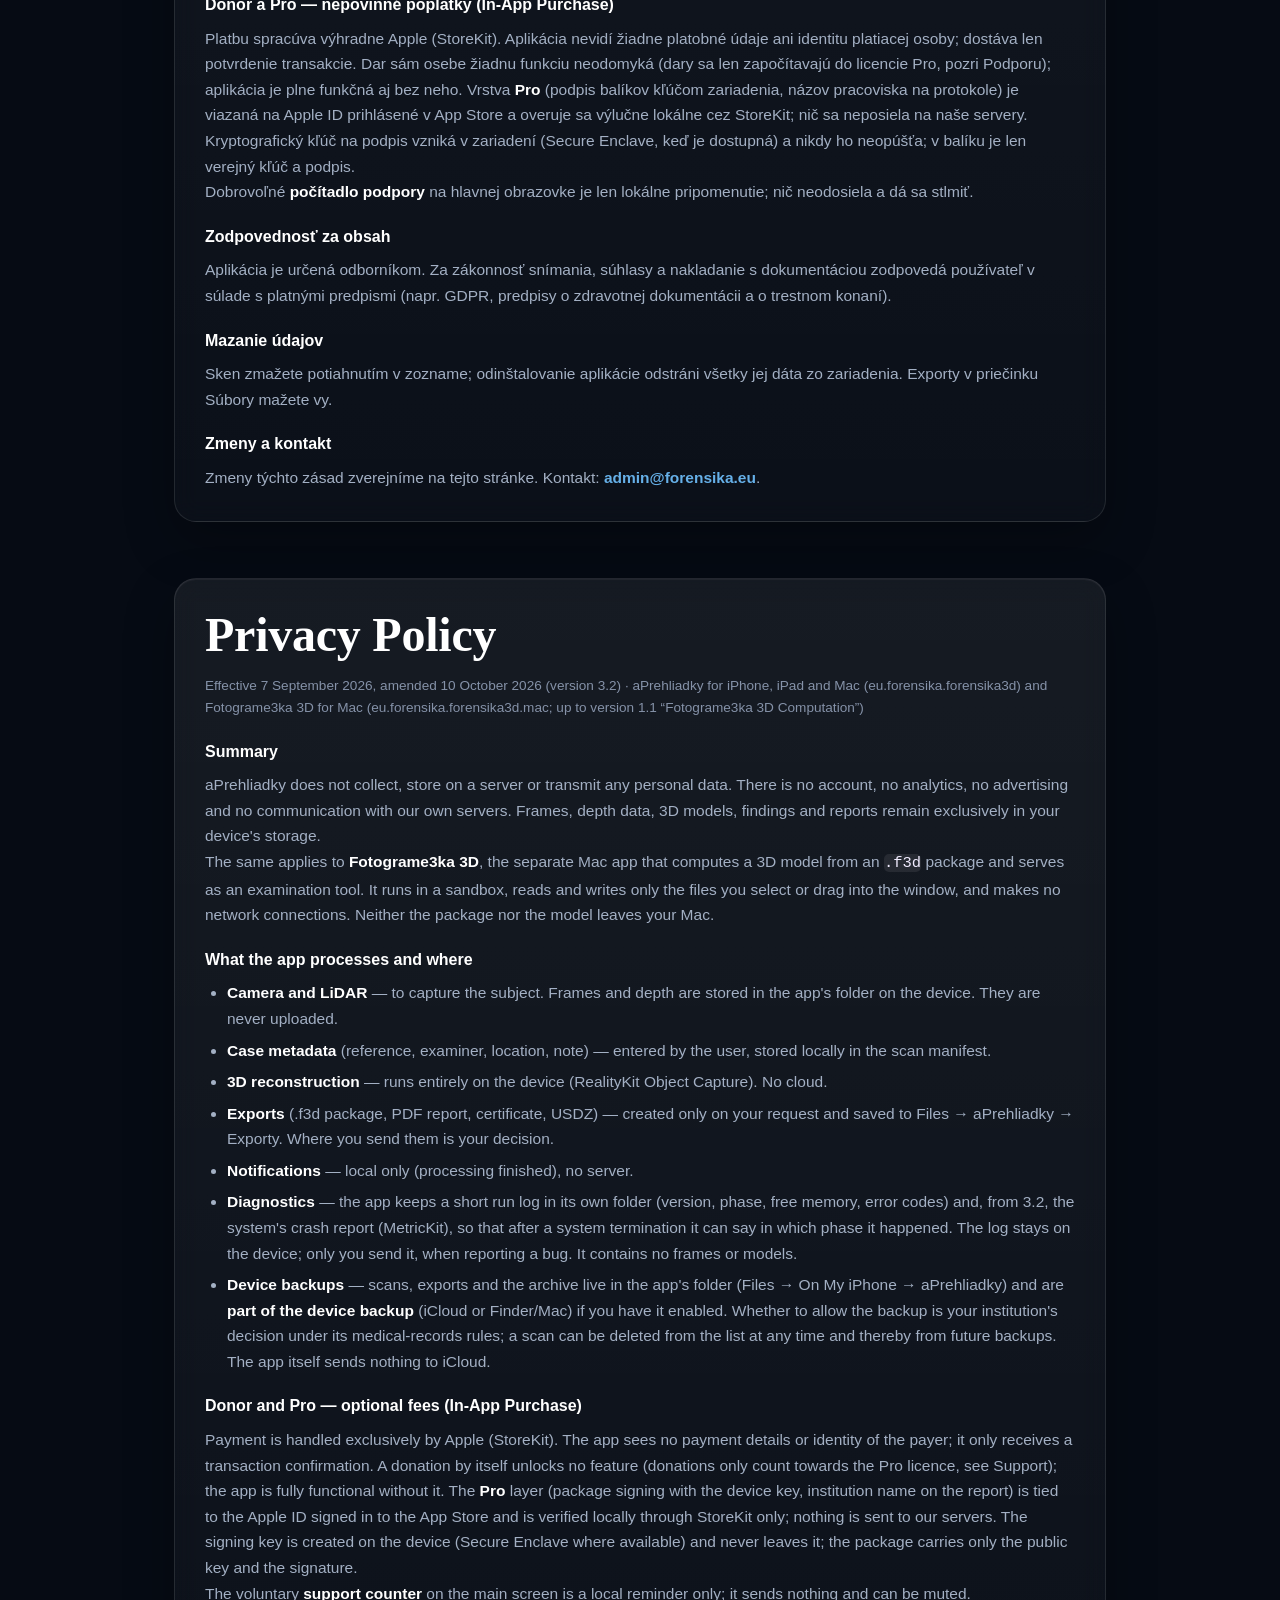
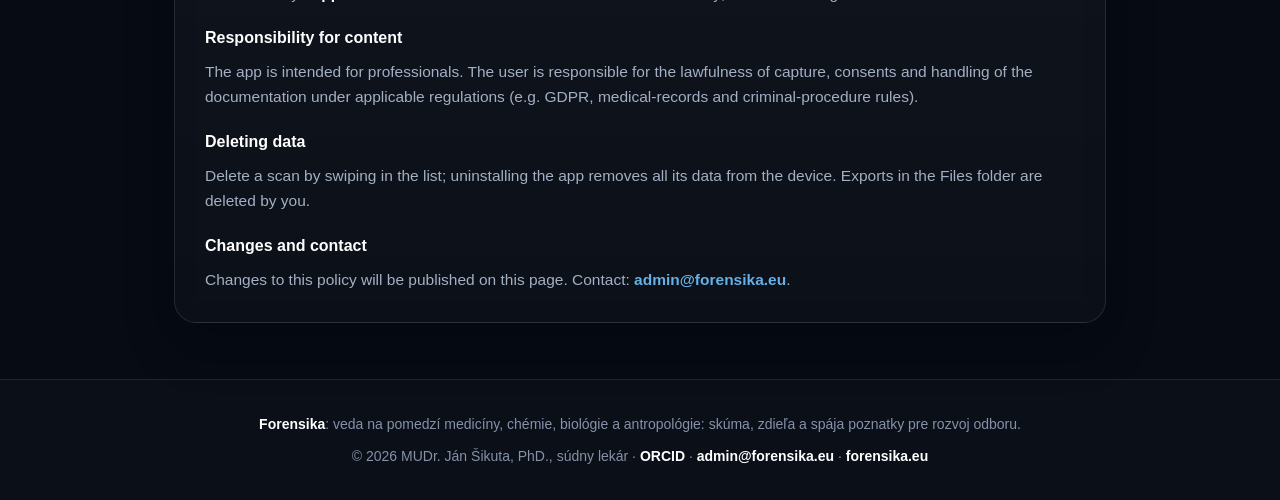
==== commit 223e2310: "Obhliadka na Prehliadka pri tele a aplikacii (jednotne s forensika.eu)" ====
--- a/privacy.html
+++ b/privacy.html
@@ -143,7 +143,7 @@
     <h3>Aké údaje aplikácia spracúva a kde</h3>
     <ul>
       <li><strong>Fotoaparát a LiDAR</strong> — na snímanie subjektu. Snímky a hĺbka sa ukladajú do priečinka aplikácie v zariadení. Nikam sa neodosielajú.</li>
-      <li><strong>Metadáta prípadu</strong> (označenie, obhliadajúci, miesto, poznámka) — zadáva ich používateľ, ukladajú sa lokálne v manifeste skenu.</li>
+      <li><strong>Metadáta prípadu</strong> (označenie, prehliadajúci, miesto, poznámka) — zadáva ich používateľ, ukladajú sa lokálne v manifeste skenu.</li>
       <li><strong>Rekonštrukcia 3D modelu</strong> — beží výhradne na zariadení (RealityKit Object Capture). Žiadny cloud.</li>
       <li><strong>Exporty</strong> (balík .f3d, protokol PDF, certifikát, USDZ) — vznikajú len na váš pokyn a ukladajú sa do priečinka Súbory → aPrehliadky → Exporty. Kam ich ďalej pošlete, rozhodujete vy.</li>
       <li><strong>Notifikácie</strong> — lokálne (dokončenie výpočtu), bez servera.</li>
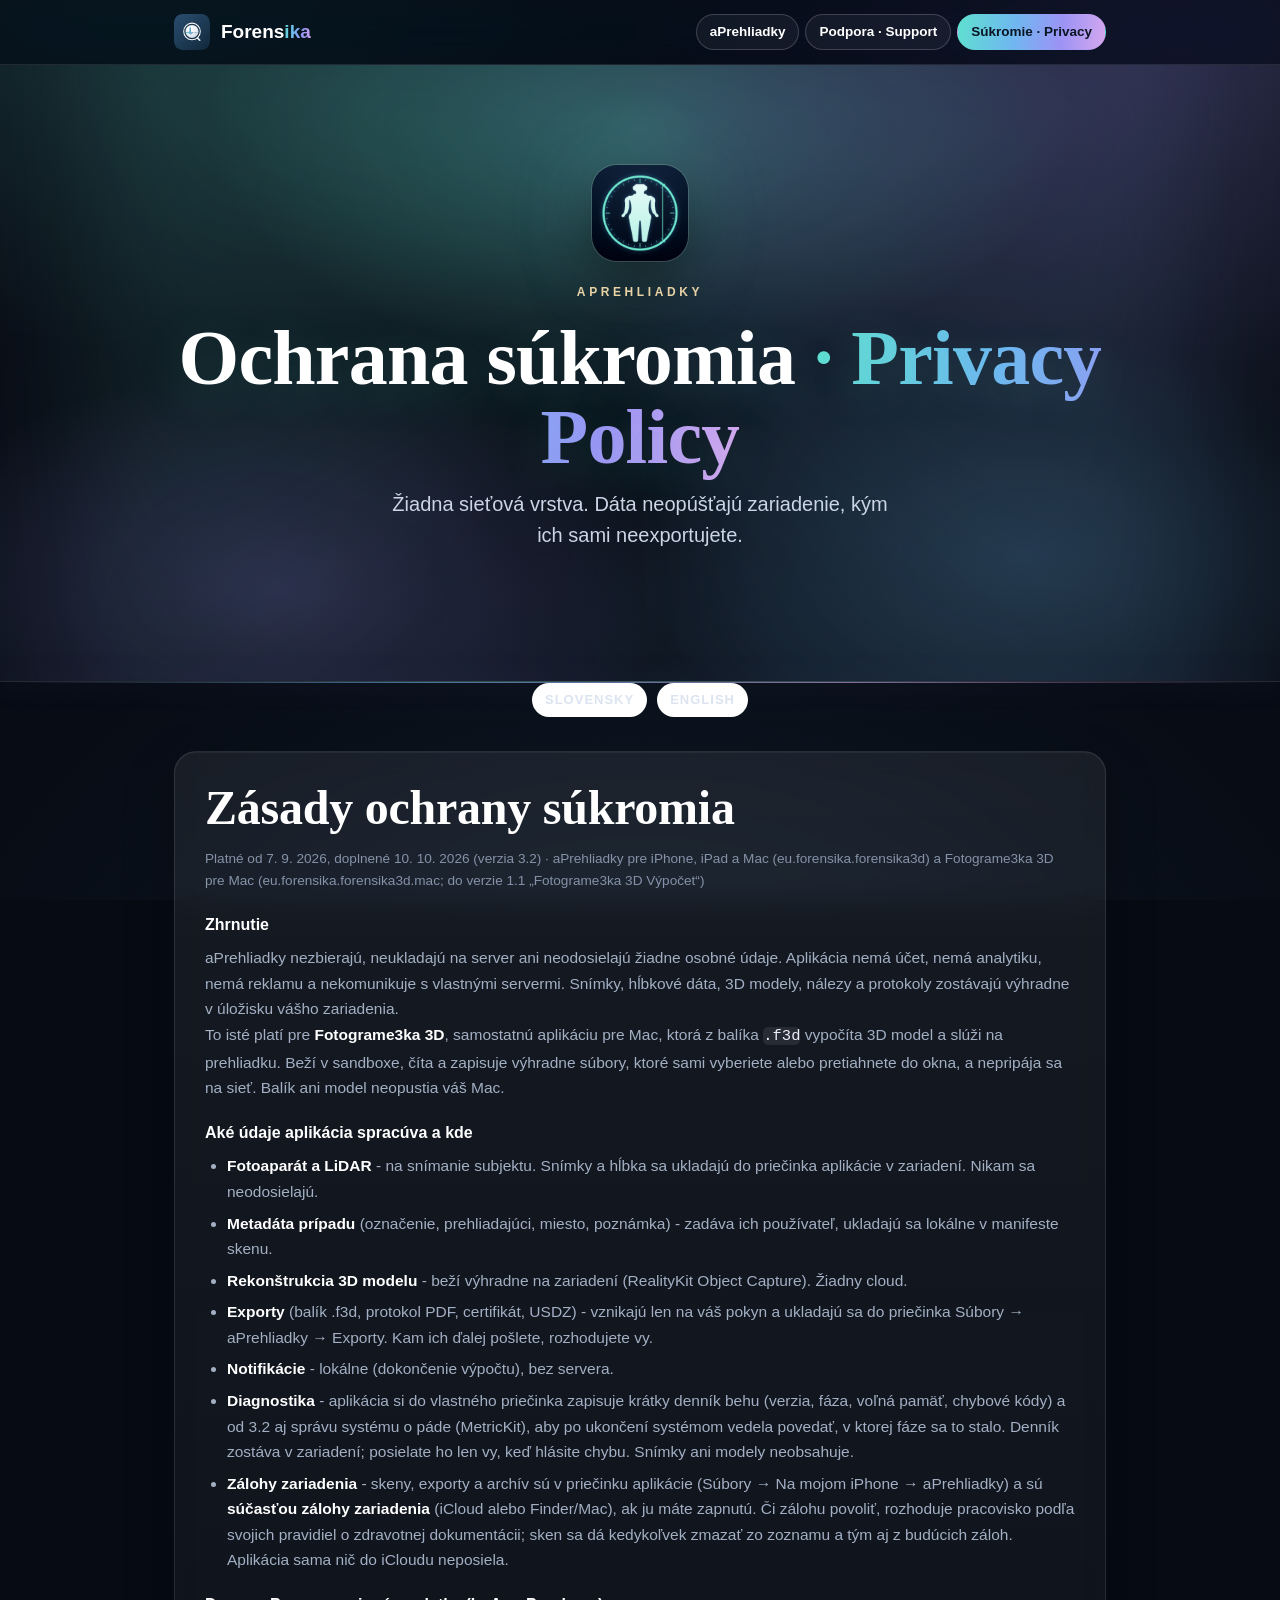
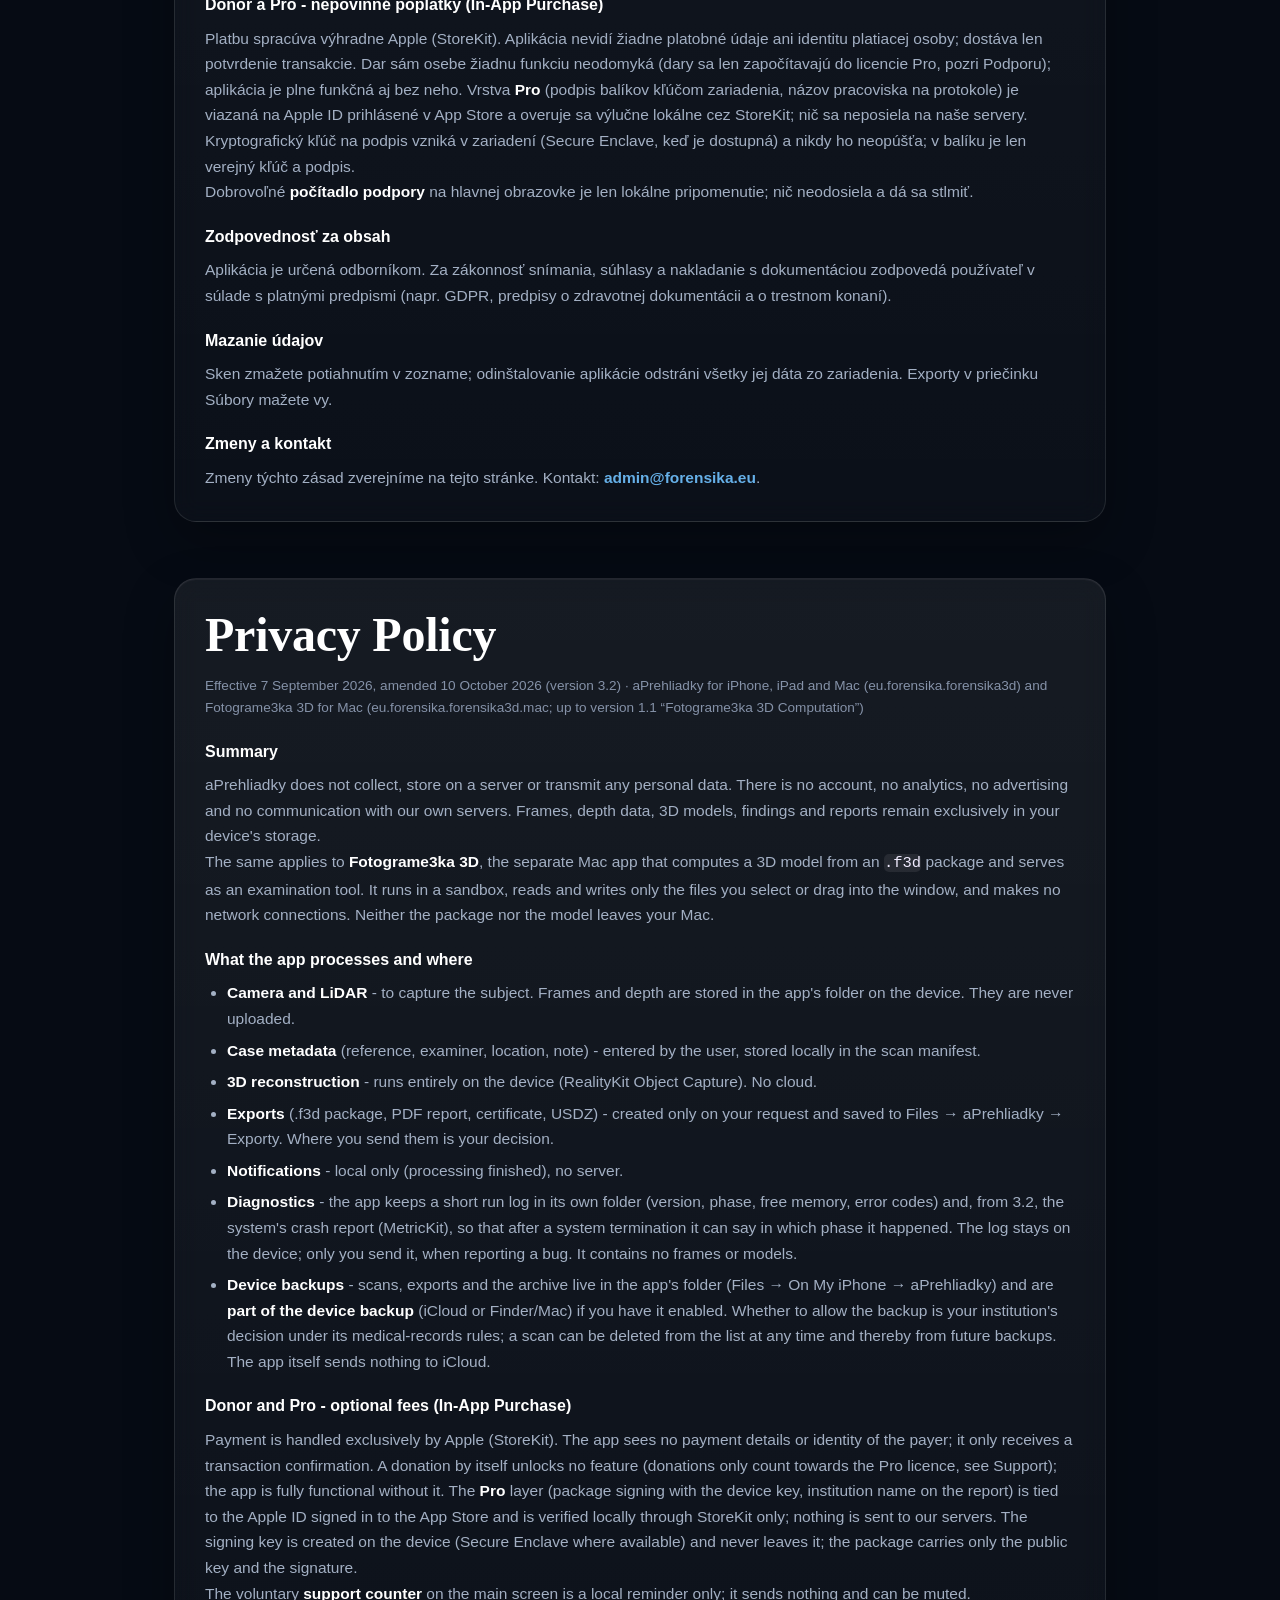
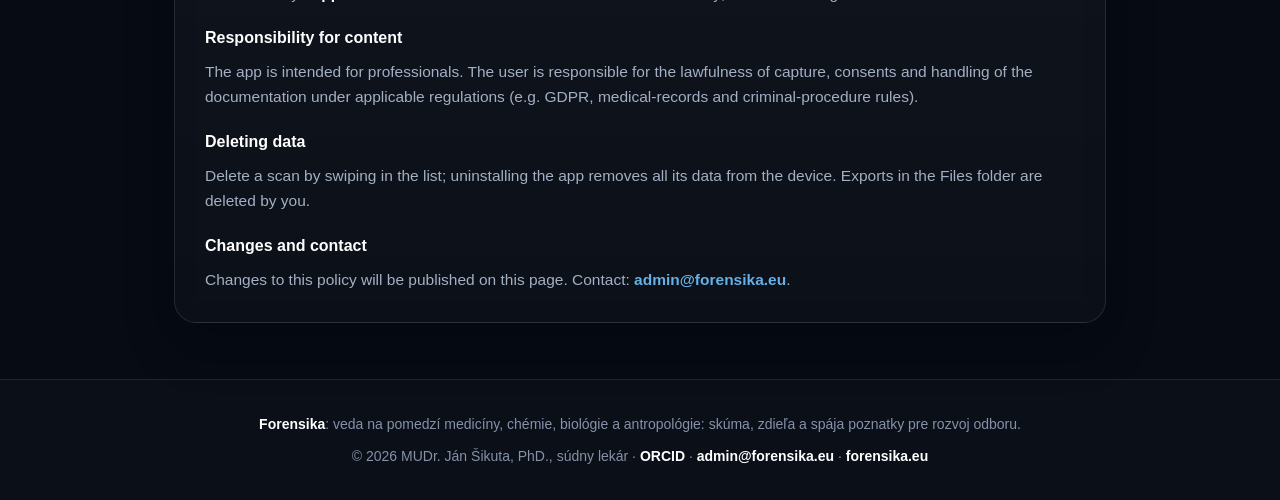
==== commit 5160daa1: "Krátke pomlčky, kanonické adresy a bezpečnostná politika" ====
--- a/privacy.html
+++ b/privacy.html
@@ -1,12 +1,13 @@
 <!DOCTYPE html>
 <html lang="sk">
 <head>
-<meta charset="UTF-8">
+<meta charset="UTF-8"><meta http-equiv="Content-Security-Policy" content="default-src 'self'; script-src 'self'; style-src 'self' 'unsafe-inline'; img-src 'self' data:; font-src 'self' data:; media-src 'self'; connect-src 'self' https://abacus.jasoncameron.dev; object-src 'none'; base-uri 'self'; form-action 'none'; upgrade-insecure-requests"><meta name="referrer" content="strict-origin-when-cross-origin">
 <meta name="viewport" content="width=device-width, initial-scale=1.0">
-<title>aPrehliadky — ochrana súkromia / privacy policy</title>
-<meta name="description" content="aPrehliadky — zásady ochrany súkromia. Žiadne údaje neopúšťajú zariadenie. / Privacy policy. No data leaves the device.">
-<meta property="og:title" content="aPrehliadky — ochrana súkromia / privacy policy">
-<meta property="og:description" content="aPrehliadky — zásady ochrany súkromia. Žiadne údaje neopúšťajú zariadenie. / Privacy policy. No data leaves the device.">
+<link rel="canonical" href="https://dzanino.github.io/aPrehliadky/privacy.html">
+<title>aPrehliadky - ochrana súkromia / privacy policy</title>
+<meta name="description" content="aPrehliadky - zásady ochrany súkromia. Žiadne údaje neopúšťajú zariadenie. / Privacy policy. No data leaves the device.">
+<meta property="og:title" content="aPrehliadky - ochrana súkromia / privacy policy">
+<meta property="og:description" content="aPrehliadky - zásady ochrany súkromia. Žiadne údaje neopúšťajú zariadenie. / Privacy policy. No data leaves the device.">
 <meta property="og:image" content="icon-512.png">
 <link rel="icon" href="icon-512.png" type="image/png">
 <link rel="apple-touch-icon" href="apple-touch-icon.png">
@@ -142,15 +143,15 @@
     <p>To isté platí pre <strong>Fotograme3ka 3D</strong>, samostatnú aplikáciu pre Mac, ktorá z balíka <code>.f3d</code> vypočíta 3D model a slúži na prehliadku. Beží v sandboxe, číta a zapisuje výhradne súbory, ktoré sami vyberiete alebo pretiahnete do okna, a nepripája sa na sieť. Balík ani model neopustia váš Mac.</p>
     <h3>Aké údaje aplikácia spracúva a kde</h3>
     <ul>
-      <li><strong>Fotoaparát a LiDAR</strong> — na snímanie subjektu. Snímky a hĺbka sa ukladajú do priečinka aplikácie v zariadení. Nikam sa neodosielajú.</li>
-      <li><strong>Metadáta prípadu</strong> (označenie, prehliadajúci, miesto, poznámka) — zadáva ich používateľ, ukladajú sa lokálne v manifeste skenu.</li>
-      <li><strong>Rekonštrukcia 3D modelu</strong> — beží výhradne na zariadení (RealityKit Object Capture). Žiadny cloud.</li>
-      <li><strong>Exporty</strong> (balík .f3d, protokol PDF, certifikát, USDZ) — vznikajú len na váš pokyn a ukladajú sa do priečinka Súbory → aPrehliadky → Exporty. Kam ich ďalej pošlete, rozhodujete vy.</li>
-      <li><strong>Notifikácie</strong> — lokálne (dokončenie výpočtu), bez servera.</li>
-      <li><strong>Diagnostika</strong> — aplikácia si do vlastného priečinka zapisuje krátky denník behu (verzia, fáza, voľná pamäť, chybové kódy) a od 3.2 aj správu systému o páde (MetricKit), aby po ukončení systémom vedela povedať, v ktorej fáze sa to stalo. Denník zostáva v zariadení; posielate ho len vy, keď hlásite chybu. Snímky ani modely neobsahuje.</li>
-      <li><strong>Zálohy zariadenia</strong> — skeny, exporty a archív sú v priečinku aplikácie (Súbory → Na mojom iPhone → aPrehliadky) a sú <strong>súčasťou zálohy zariadenia</strong> (iCloud alebo Finder/Mac), ak ju máte zapnutú. Či zálohu povoliť, rozhoduje pracovisko podľa svojich pravidiel o zdravotnej dokumentácii; sken sa dá kedykoľvek zmazať zo zoznamu a tým aj z budúcich záloh. Aplikácia sama nič do iCloudu neposiela.</li>
+      <li><strong>Fotoaparát a LiDAR</strong> - na snímanie subjektu. Snímky a hĺbka sa ukladajú do priečinka aplikácie v zariadení. Nikam sa neodosielajú.</li>
+      <li><strong>Metadáta prípadu</strong> (označenie, prehliadajúci, miesto, poznámka) - zadáva ich používateľ, ukladajú sa lokálne v manifeste skenu.</li>
+      <li><strong>Rekonštrukcia 3D modelu</strong> - beží výhradne na zariadení (RealityKit Object Capture). Žiadny cloud.</li>
+      <li><strong>Exporty</strong> (balík .f3d, protokol PDF, certifikát, USDZ) - vznikajú len na váš pokyn a ukladajú sa do priečinka Súbory → aPrehliadky → Exporty. Kam ich ďalej pošlete, rozhodujete vy.</li>
+      <li><strong>Notifikácie</strong> - lokálne (dokončenie výpočtu), bez servera.</li>
+      <li><strong>Diagnostika</strong> - aplikácia si do vlastného priečinka zapisuje krátky denník behu (verzia, fáza, voľná pamäť, chybové kódy) a od 3.2 aj správu systému o páde (MetricKit), aby po ukončení systémom vedela povedať, v ktorej fáze sa to stalo. Denník zostáva v zariadení; posielate ho len vy, keď hlásite chybu. Snímky ani modely neobsahuje.</li>
+      <li><strong>Zálohy zariadenia</strong> - skeny, exporty a archív sú v priečinku aplikácie (Súbory → Na mojom iPhone → aPrehliadky) a sú <strong>súčasťou zálohy zariadenia</strong> (iCloud alebo Finder/Mac), ak ju máte zapnutú. Či zálohu povoliť, rozhoduje pracovisko podľa svojich pravidiel o zdravotnej dokumentácii; sken sa dá kedykoľvek zmazať zo zoznamu a tým aj z budúcich záloh. Aplikácia sama nič do iCloudu neposiela.</li>
     </ul>
-    <h3>Donor a Pro — nepovinné poplatky (In-App Purchase)</h3>
+    <h3>Donor a Pro - nepovinné poplatky (In-App Purchase)</h3>
     <p>Platbu spracúva výhradne Apple (StoreKit). Aplikácia nevidí žiadne platobné údaje ani identitu platiacej osoby; dostáva len potvrdenie transakcie. Dar sám osebe žiadnu funkciu neodomyká (dary sa len započítavajú do licencie Pro, pozri Podporu); aplikácia je plne funkčná aj bez neho. Vrstva <strong>Pro</strong> (podpis balíkov kľúčom zariadenia, názov pracoviska na protokole) je viazaná na Apple ID prihlásené v App Store a overuje sa výlučne lokálne cez StoreKit; nič sa neposiela na naše servery. Kryptografický kľúč na podpis vzniká v zariadení (Secure Enclave, keď je dostupná) a nikdy ho neopúšťa; v balíku je len verejný kľúč a podpis.</p>
     <p>Dobrovoľné <strong>počítadlo podpory</strong> na hlavnej obrazovke je len lokálne pripomenutie; nič neodosiela a dá sa stlmiť.</p>
     <h3>Zodpovednosť za obsah</h3>
@@ -171,15 +172,15 @@
     <p>The same applies to <strong>Fotograme3ka 3D</strong>, the separate Mac app that computes a 3D model from an <code>.f3d</code> package and serves as an examination tool. It runs in a sandbox, reads and writes only the files you select or drag into the window, and makes no network connections. Neither the package nor the model leaves your Mac.</p>
     <h3>What the app processes and where</h3>
     <ul>
-      <li><strong>Camera and LiDAR</strong> — to capture the subject. Frames and depth are stored in the app's folder on the device. They are never uploaded.</li>
-      <li><strong>Case metadata</strong> (reference, examiner, location, note) — entered by the user, stored locally in the scan manifest.</li>
-      <li><strong>3D reconstruction</strong> — runs entirely on the device (RealityKit Object Capture). No cloud.</li>
-      <li><strong>Exports</strong> (.f3d package, PDF report, certificate, USDZ) — created only on your request and saved to Files → aPrehliadky → Exporty. Where you send them is your decision.</li>
-      <li><strong>Notifications</strong> — local only (processing finished), no server.</li>
-      <li><strong>Diagnostics</strong> — the app keeps a short run log in its own folder (version, phase, free memory, error codes) and, from 3.2, the system's crash report (MetricKit), so that after a system termination it can say in which phase it happened. The log stays on the device; only you send it, when reporting a bug. It contains no frames or models.</li>
-      <li><strong>Device backups</strong> — scans, exports and the archive live in the app's folder (Files → On My iPhone → aPrehliadky) and are <strong>part of the device backup</strong> (iCloud or Finder/Mac) if you have it enabled. Whether to allow the backup is your institution's decision under its medical-records rules; a scan can be deleted from the list at any time and thereby from future backups. The app itself sends nothing to iCloud.</li>
+      <li><strong>Camera and LiDAR</strong> - to capture the subject. Frames and depth are stored in the app's folder on the device. They are never uploaded.</li>
+      <li><strong>Case metadata</strong> (reference, examiner, location, note) - entered by the user, stored locally in the scan manifest.</li>
+      <li><strong>3D reconstruction</strong> - runs entirely on the device (RealityKit Object Capture). No cloud.</li>
+      <li><strong>Exports</strong> (.f3d package, PDF report, certificate, USDZ) - created only on your request and saved to Files → aPrehliadky → Exporty. Where you send them is your decision.</li>
+      <li><strong>Notifications</strong> - local only (processing finished), no server.</li>
+      <li><strong>Diagnostics</strong> - the app keeps a short run log in its own folder (version, phase, free memory, error codes) and, from 3.2, the system's crash report (MetricKit), so that after a system termination it can say in which phase it happened. The log stays on the device; only you send it, when reporting a bug. It contains no frames or models.</li>
+      <li><strong>Device backups</strong> - scans, exports and the archive live in the app's folder (Files → On My iPhone → aPrehliadky) and are <strong>part of the device backup</strong> (iCloud or Finder/Mac) if you have it enabled. Whether to allow the backup is your institution's decision under its medical-records rules; a scan can be deleted from the list at any time and thereby from future backups. The app itself sends nothing to iCloud.</li>
     </ul>
-    <h3>Donor and Pro — optional fees (In-App Purchase)</h3>
+    <h3>Donor and Pro - optional fees (In-App Purchase)</h3>
     <p>Payment is handled exclusively by Apple (StoreKit). The app sees no payment details or identity of the payer; it only receives a transaction confirmation. A donation by itself unlocks no feature (donations only count towards the Pro licence, see Support); the app is fully functional without it. The <strong>Pro</strong> layer (package signing with the device key, institution name on the report) is tied to the Apple ID signed in to the App Store and is verified locally through StoreKit only; nothing is sent to our servers. The signing key is created on the device (Secure Enclave where available) and never leaves it; the package carries only the public key and the signature.</p>
     <p>The voluntary <strong>support counter</strong> on the main screen is a local reminder only; it sends nothing and can be muted.</p>
     <h3>Responsibility for content</h3>
